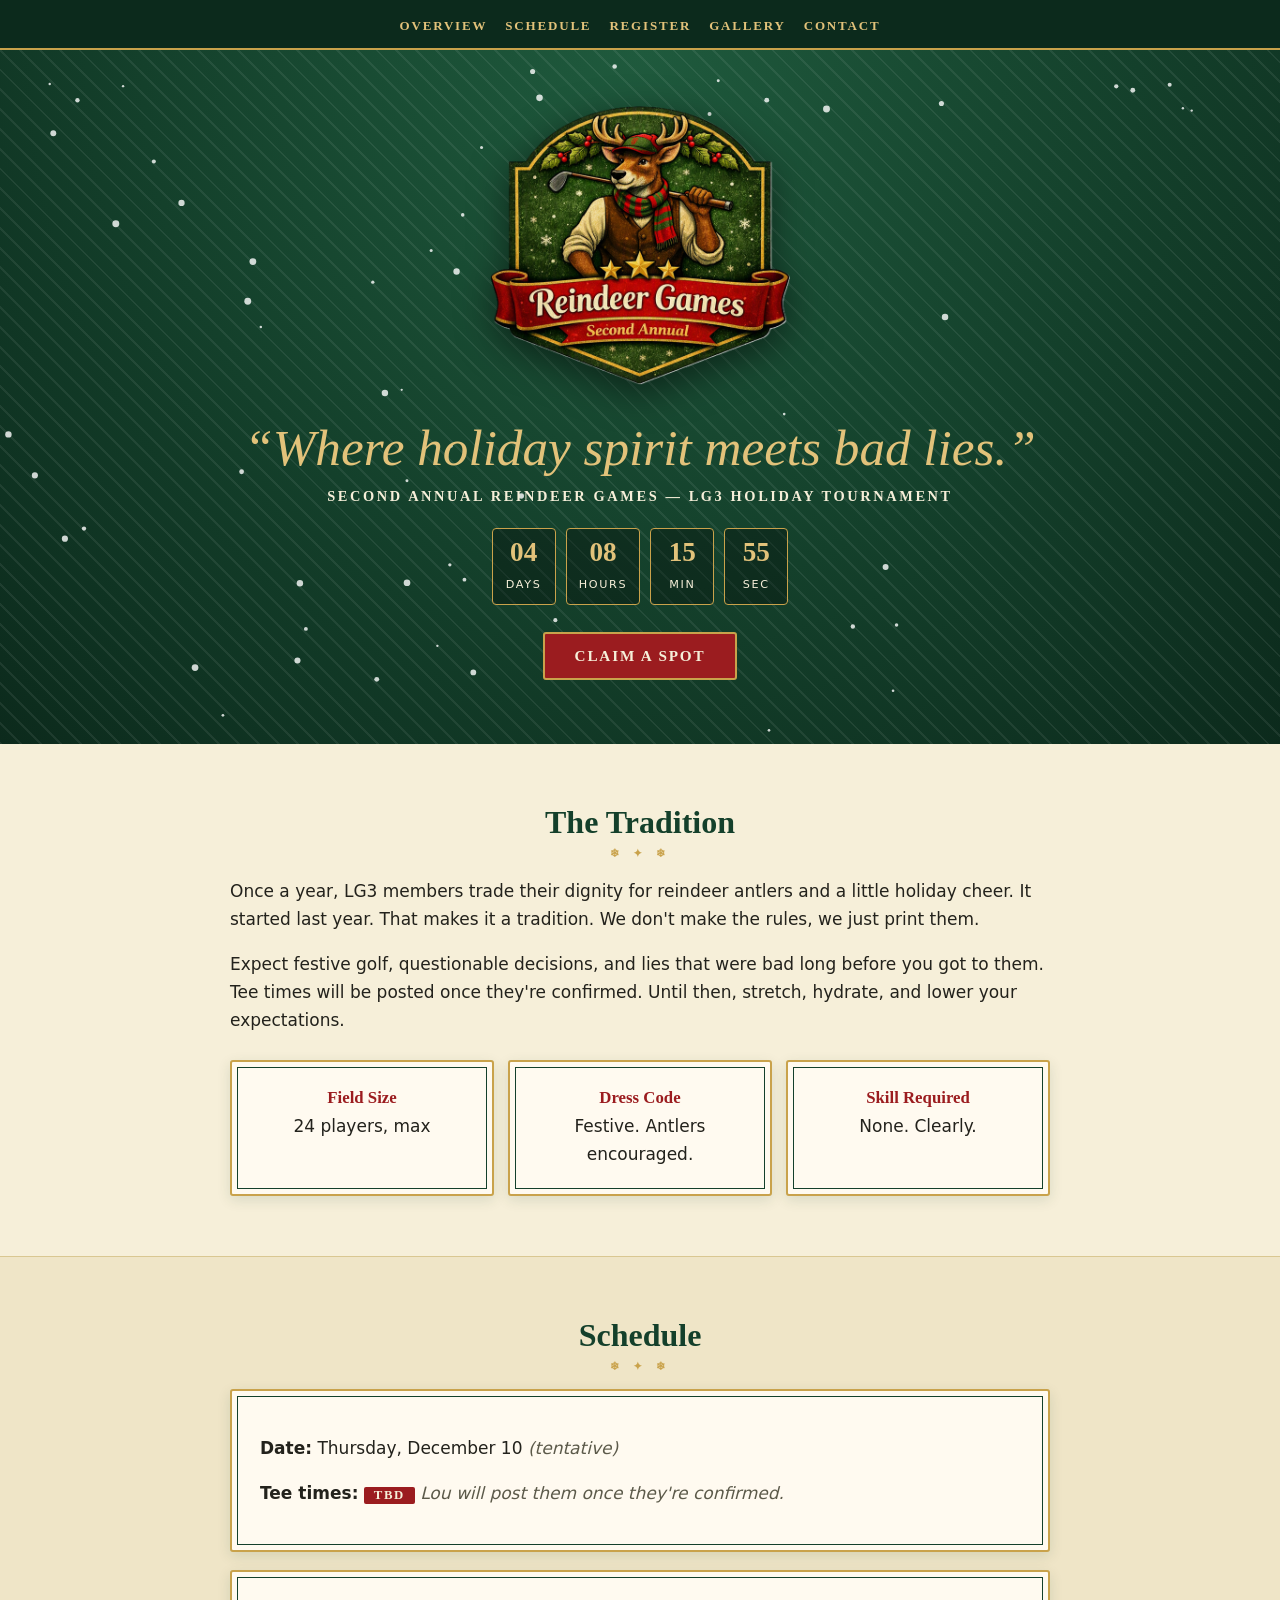
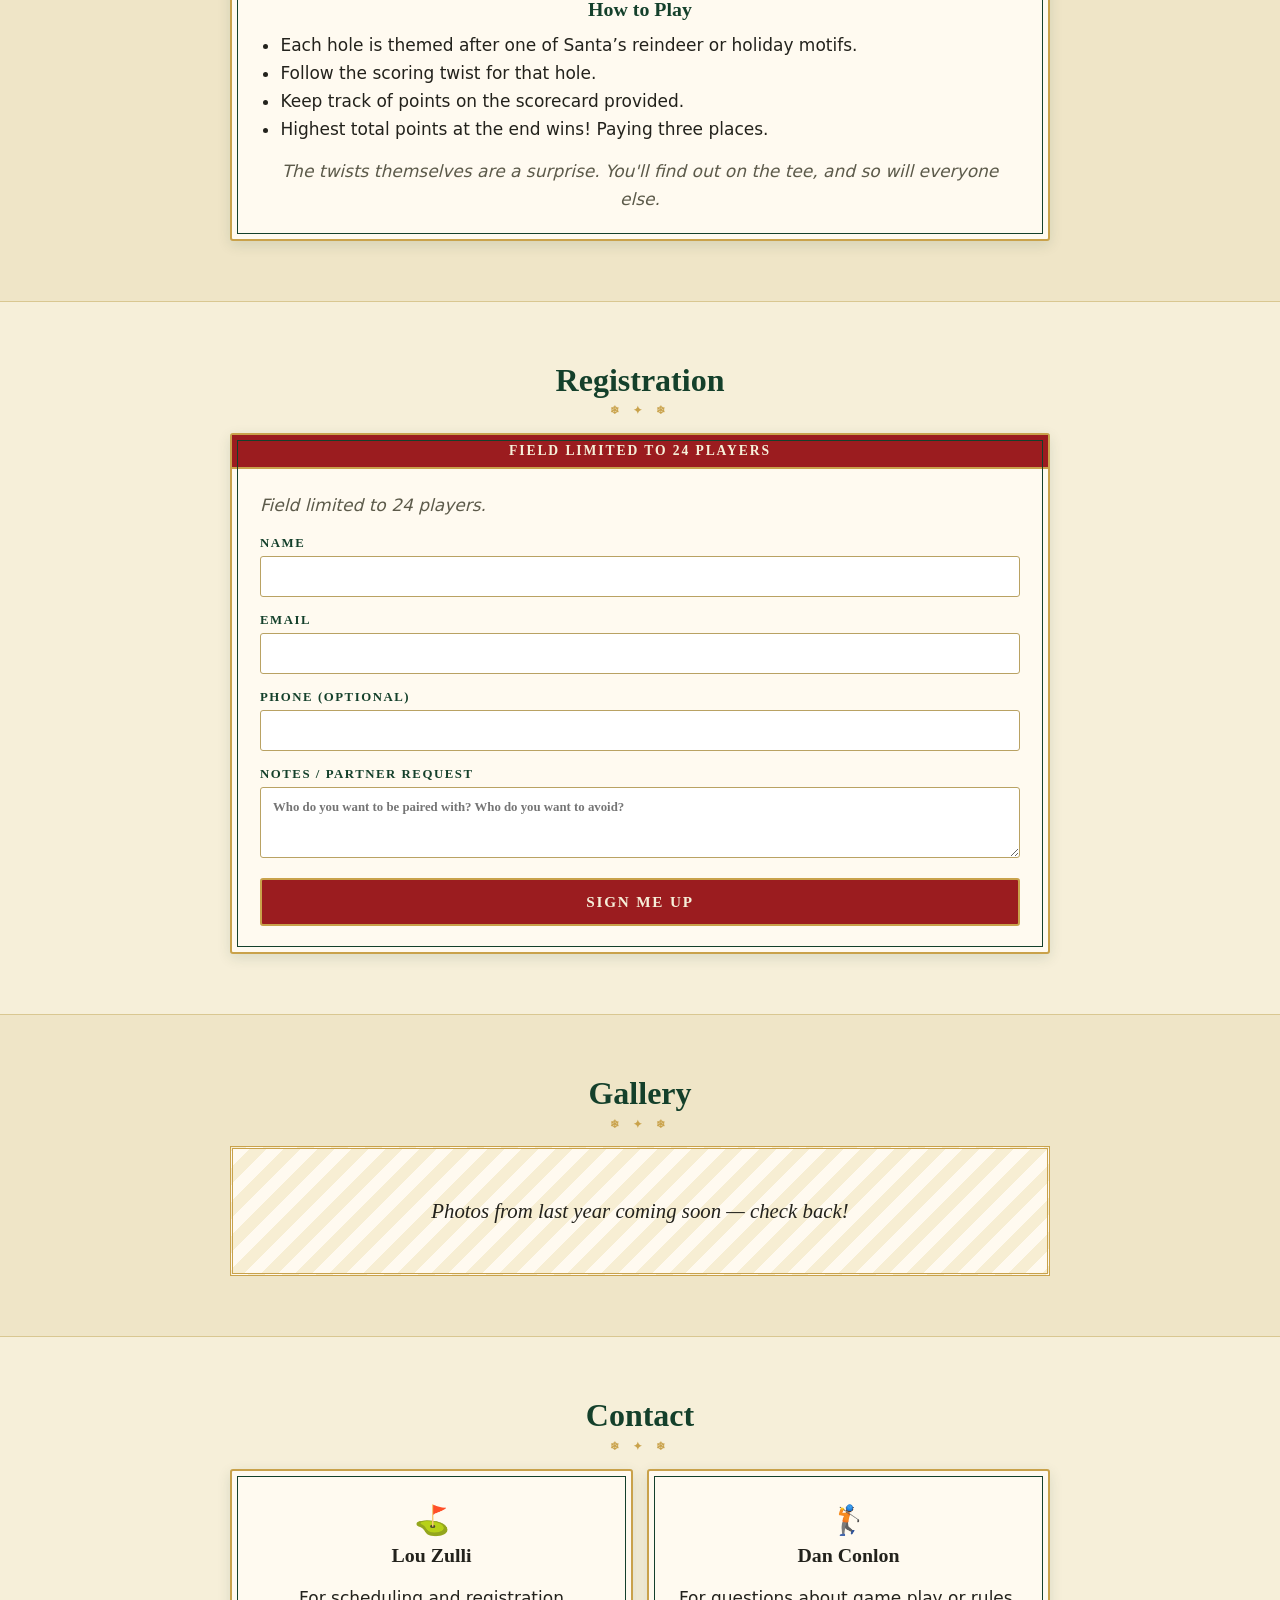
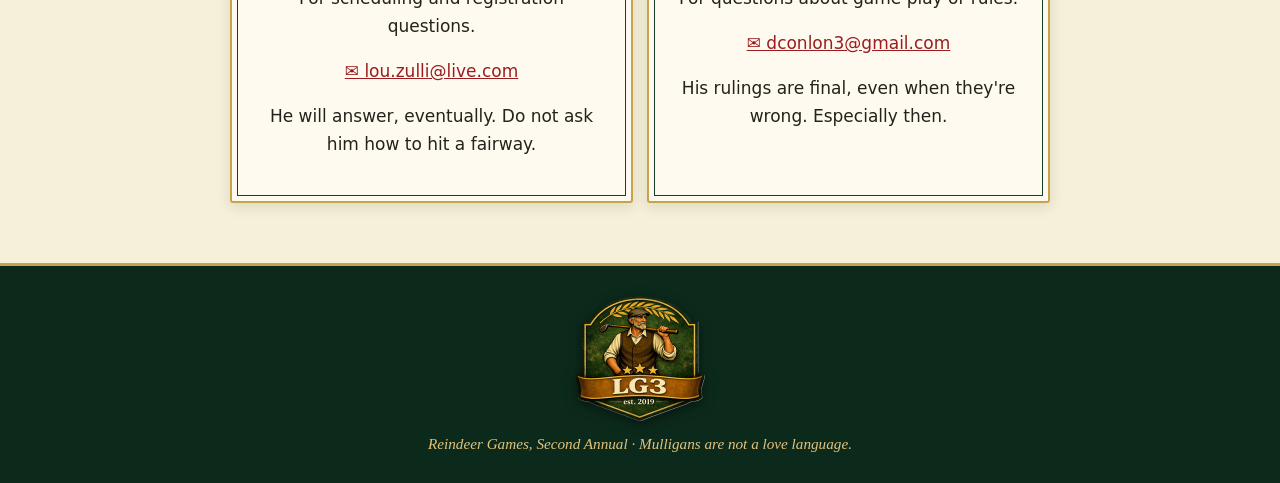
==== index.html @ 6c21b083 "Add files via upload" ====
<!DOCTYPE html>
<html lang="en">
<head>
<meta charset="utf-8">
<meta name="viewport" content="width=device-width, initial-scale=1">
<title>Reindeer Games — Second Annual LG3 Holiday Tournament</title>
<meta name="description" content="Where holiday spirit meets bad lies. The Second Annual Reindeer Games, Thursday, December 10.">
<link rel="icon" type="image/png" href="favicon.png">
<link rel="stylesheet" href="styles.css">
</head>
<body>

<nav>
  <a href="#overview">Overview</a><a href="#schedule">Schedule</a><a href="#register">Register</a><a href="#gallery">Gallery</a><a href="#contact">Contact</a>
</nav>

<header class="hero" id="home">
  <canvas id="snow" aria-hidden="true"></canvas>
  <img class="crest" src="crest.png" width="640" height="622" alt="Reindeer Games crest: a reindeer in a golf cap and scarf, club over his shoulder">
  <h1>“Where holiday spirit meets bad lies.”</h1>
  <p class="sub">Second Annual Reindeer Games — LG3 Holiday Tournament</p>
  <div class="count" aria-label="Countdown to Thursday, December 10">
    <div><b id="c-days">--</b><span>Days</span></div><div><b id="c-hrs">--</b><span>Hours</span></div>
    <div><b id="c-min">--</b><span>Min</span></div><div><b id="c-sec">--</b><span>Sec</span></div>
  </div>
  <div><a class="btn" href="#register">Claim a spot</a></div>
</header>

<section id="overview">
  <div class="wrap">
    <h2>The Tradition</h2>
    <p>Once a year, LG3 members trade their dignity for reindeer antlers and a little holiday cheer. It started last year. That makes it a tradition. We don't make the rules, we just print them.</p>
    <p>Expect festive golf, questionable decisions, and lies that were bad long before you got to them. Tee times will be posted once they're confirmed. Until then, stretch, hydrate, and lower your expectations.</p>
    <div class="facts">
      <div class="card"><h3>Field Size</h3>24 players, max</div>
      <div class="card"><h3>Dress Code</h3>Festive. Antlers encouraged.</div>
      <div class="card"><h3>Skill Required</h3>None. Clearly.</div>
    </div>
  </div>
</section>

<section id="schedule" class="alt">
  <div class="wrap">
    <h2>Schedule</h2>
    <div class="card">
      <p><strong>Date:</strong> Thursday, December 10 <span class="note">(tentative)</span></p>
      <p><strong>Tee times:</strong> <span class="tbd">TBD</span> <span class="note">Lou will post them once they're confirmed.</span></p>
    </div>
    <div class="card" style="margin-top:18px">
      <h3 style="color:var(--green);text-align:center">How to Play</h3>
      <ul style="margin:0;padding-left:1.2em">
        <li>Each hole is themed after one of Santa’s reindeer or holiday motifs.</li>
        <li>Follow the scoring twist for that hole.</li>
        <li>Keep track of points on the scorecard provided.</li>
        <li>Highest total points at the end wins! Paying three places.</li>
      </ul>
      <p class="note" style="text-align:center;margin:14px 0 0">The twists themselves are a surprise. You'll find out on the tee, and so will everyone else.</p>
    </div>
  </div>
</section>

<section id="register">
  <div class="wrap">
    <h2>Registration</h2>
    <div class="card">
      <div class="ribbon">Field limited to 24 players</div>
      <p id="spots" class="note" aria-live="polite">Field limited to 24 players.</p>
      <form id="reg" novalidate>
        <label>Name<input name="name" type="text" required maxlength="80" autocomplete="name"></label>
        <label>Email<input name="email" type="email" required maxlength="120" autocomplete="email"></label>
        <label>Phone (optional)<input name="phone" type="tel" maxlength="30" autocomplete="tel"></label>
        <label>Notes / partner request<textarea name="notes" rows="3" maxlength="500" placeholder="Who do you want to be paired with? Who do you want to avoid?"></textarea></label>
        <input class="hp" name="website" tabindex="-1" autocomplete="off" aria-hidden="true">
        <button class="btn" type="submit">Sign me up</button>
        <div id="msg" role="status" aria-live="polite"></div>
      </form>
    </div>
    <div class="card" id="rosterWrap" hidden style="margin-top:18px">
      <h3 style="color:var(--green);text-align:center">Who's in so far</h3>
      <ul id="roster" class="roster"></ul>
    </div>
  </div>
</section>

<section id="gallery" class="alt">
  <div class="wrap">
    <h2>Gallery</h2>
    <div class="gallery"><p style="font:italic 1.3rem Georgia,serif;margin:0">Photos from last year coming soon — check back!</p></div>
  </div>
</section>

<section id="contact">
  <div class="wrap">
    <h2>Contact</h2>
    <div class="contacts">
      <div class="card"><div class="ico">⛳</div><h3>Lou Zulli</h3><p class="role">For scheduling and registration questions.</p><a href="mailto:lou.zulli@live.com">✉ lou.zulli@live.com</a><p class="aside">He will answer, eventually. Do not ask him how to hit a fairway.</p></div>
      <div class="card"><div class="ico">🏌️</div><h3>Dan Conlon</h3><p class="role">For questions about game play or rules.</p><a href="mailto:dconlon3@gmail.com">✉ dconlon3@gmail.com</a><p class="aside">His rulings are final, even when they're wrong. Especially then.</p></div>
    </div>
  </div>
</section>

<footer><img class="lg3" src="lg3-logo.png" width="130" alt="LG3 est. 2019"><br>Reindeer Games, Second Annual · Mulligans are not a love language.</footer>
<script src="config.js"></script>
<script src="app.js"></script>
</body>
</html>
---- styles.css ----
:root{--green:#14402b;--green-d:#0c2a1c;--gold:#c9a24b;--gold-l:#e2c27a;--red:#9b1c1f;--cream:#f6efd9;--ink:#23221c}
*{box-sizing:border-box}html{scroll-behavior:smooth}
body{margin:0;font:17px/1.65 system-ui,-apple-system,"Segoe UI",Roboto,sans-serif;color:var(--ink);background:var(--cream)}
h1,h2,h3{font-family:Georgia,"Times New Roman",serif;line-height:1.15;margin:0 0 .5em}
a{color:var(--red)}
.wrap{max-width:860px;margin:0 auto;padding:0 20px}
nav{position:sticky;top:0;z-index:20;background:var(--green-d);border-bottom:2px solid var(--gold);text-align:center;padding:10px 8px}
nav a{color:var(--gold-l);text-decoration:none;font:600 13px Georgia,serif;letter-spacing:.14em;text-transform:uppercase;margin:0 9px;display:inline-block;padding:4px 0}
nav a:hover{color:#fff}
.hero{position:relative;overflow:hidden;color:var(--cream);text-align:center;padding:56px 20px 64px;
 background:radial-gradient(ellipse at 50% 0,#1f5a3d 0,var(--green) 55%,var(--green-d) 100%)}
.hero:before{content:"";position:absolute;inset:0;opacity:.07;background:repeating-linear-gradient(45deg,#fff 0 2px,transparent 2px 14px)}
.hero>*{position:relative;z-index:2}
.crest{width:min(300px,68vw);filter:drop-shadow(0 10px 18px rgba(0,0,0,.5))}
.hero h1{font-size:clamp(1.9rem,6vw,3.2rem);color:var(--gold-l);margin:.5em 0 .2em;font-style:italic;font-weight:400}
.hero p.sub{font:600 .9rem Georgia,serif;letter-spacing:.18em;text-transform:uppercase;margin:0 0 1.6em}
.count{display:inline-flex;gap:10px;margin-bottom:1.6em}
.count div{background:rgba(0,0,0,.3);border:1px solid var(--gold);border-radius:4px;padding:8px 12px;min-width:64px}
.count b{display:block;font:700 1.7rem Georgia,serif;color:var(--gold-l)}.count span{font-size:.7rem;letter-spacing:.15em;text-transform:uppercase}
.btn{display:inline-block;background:var(--red);color:var(--cream);border:2px solid var(--gold);padding:13px 30px;font:700 .95rem Georgia,serif;letter-spacing:.12em;text-transform:uppercase;text-decoration:none;border-radius:3px;cursor:pointer;transition:transform .15s,background .15s}
.btn:hover{background:#b3262a;transform:translateY(-2px)}.btn:disabled{opacity:.6;cursor:wait;transform:none}
#snow{position:absolute;inset:0;width:100%;height:100%;pointer-events:none;z-index:1}
section{padding:60px 0}
section h2{font-size:2rem;color:var(--green);text-align:center}
section h2:after{content:"❄ ✦ ❄";display:block;font-size:.7rem;letter-spacing:.5em;color:var(--gold);margin-top:.5em}
section.alt{background:#efe5c7;border-block:1px solid #d9c791}
.card{background:#fffaf0;border:2px solid var(--gold);outline:1px solid var(--green);outline-offset:-8px;padding:26px 28px;border-radius:3px;box-shadow:0 4px 14px rgba(20,64,43,.12)}
.facts{display:grid;gap:14px;grid-template-columns:repeat(auto-fit,minmax(210px,1fr));margin:26px 0 0}
.facts .card{text-align:center}.facts h3{color:var(--red);font-size:1.05rem;margin:0 0 .3em}
.tbd{display:inline-block;background:var(--red);color:var(--cream);padding:1px 10px;font:700 .8rem Georgia,serif;letter-spacing:.12em;border-radius:2px}
.note{font-style:italic;color:#5c5a4a}
form{display:grid;gap:16px}label{font:700 .8rem Georgia,serif;letter-spacing:.12em;text-transform:uppercase;color:var(--green)}
input,textarea{width:100%;margin-top:5px;padding:12px;font:inherit;background:#fff;border:1.5px solid #b9a263;border-radius:3px}
input:focus,textarea:focus{outline:3px solid rgba(201,162,75,.5);border-color:var(--green)}
.hp{position:absolute;left:-9999px}
.ribbon{background:var(--red);color:var(--cream);text-align:center;font:700 .85rem Georgia,serif;letter-spacing:.14em;text-transform:uppercase;padding:8px;margin:-26px -28px 22px;border-bottom:2px solid var(--gold)}
#msg{padding:14px;border-radius:3px;display:none;font-weight:600}
#msg.ok{display:block;background:#e3f0e3;border:1px solid var(--green);color:var(--green)}
#msg.err{display:block;background:#f8e1e1;border:1px solid var(--red);color:var(--red)}
.gallery{text-align:center;padding:50px 20px;border:3px double var(--gold);background:repeating-linear-gradient(135deg,#fffaf0 0 12px,#f7eed3 12px 24px)}
.contacts{display:grid;gap:14px;grid-template-columns:repeat(auto-fit,minmax(260px,1fr))}
.contacts .card{text-align:center}.contacts .ico{font-size:1.8rem}
footer{background:var(--green-d);color:var(--gold-l);text-align:center;padding:30px 20px;font:italic .95rem Georgia,serif;border-top:3px solid var(--gold)}
@media(prefers-reduced-motion:reduce){html{scroll-behavior:auto}#snow{display:none}}
.crest{height:auto}
footer .lg3{height:auto;margin-bottom:10px;filter:drop-shadow(0 3px 6px rgba(0,0,0,.5))}
[hidden]{display:none!important}
.roster{list-style:none;margin:12px 0 0;padding:0;display:flex;flex-wrap:wrap;gap:8px;justify-content:center}
.roster li{background:var(--green);color:var(--cream);border:1px solid var(--gold);padding:4px 14px;border-radius:99px;font:600 .9rem Georgia,serif}
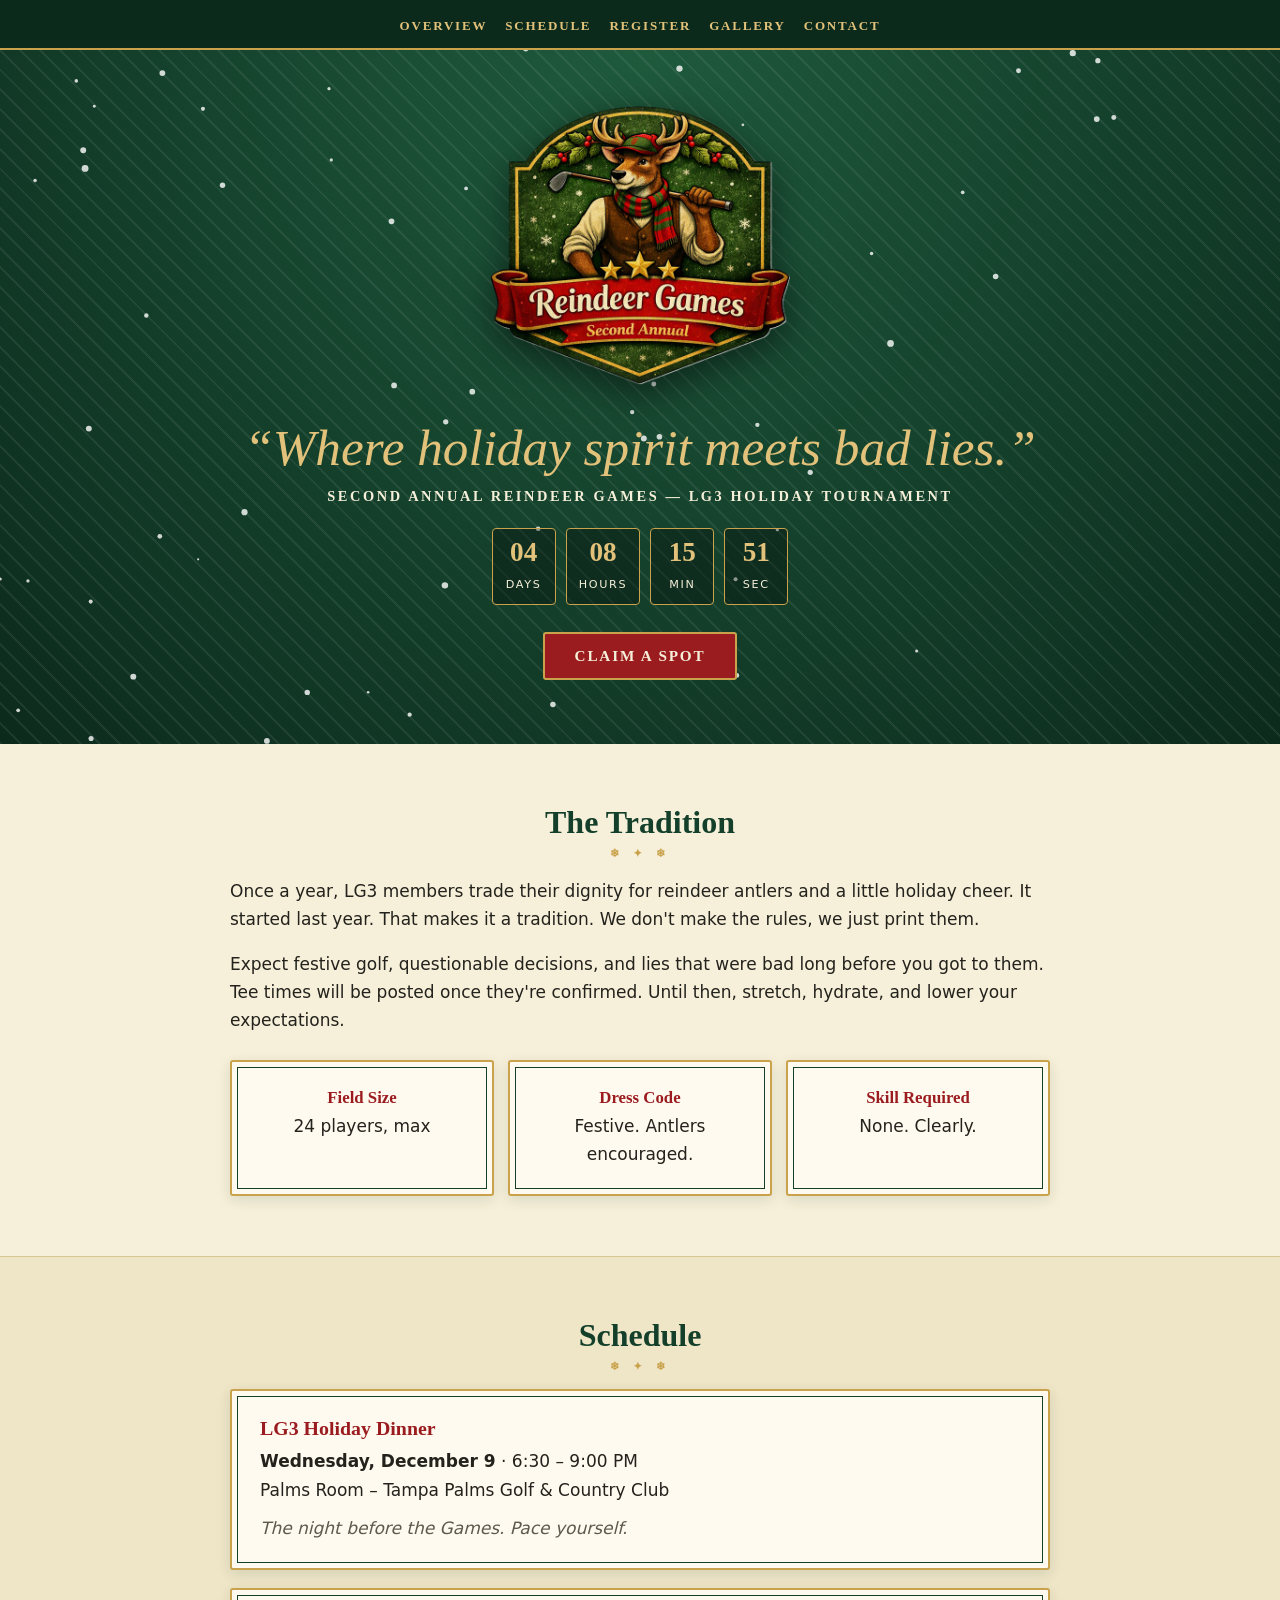
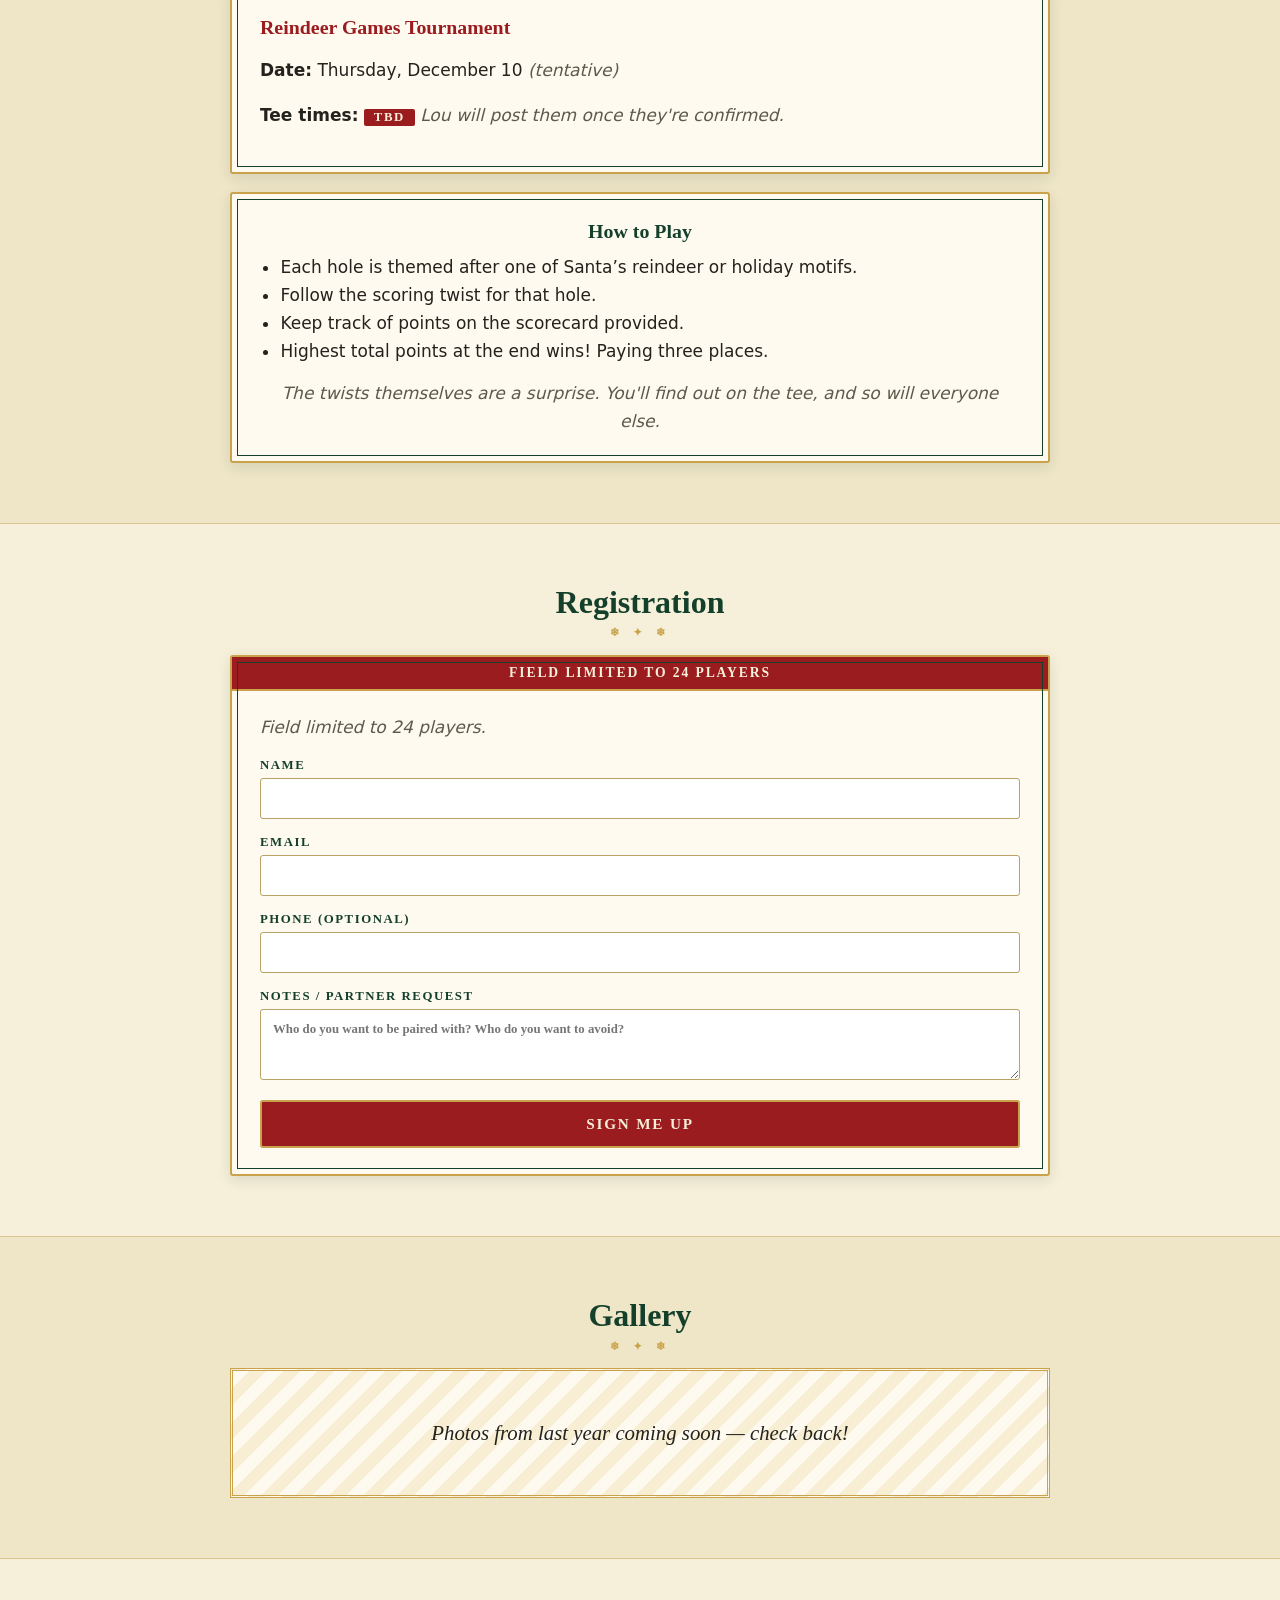
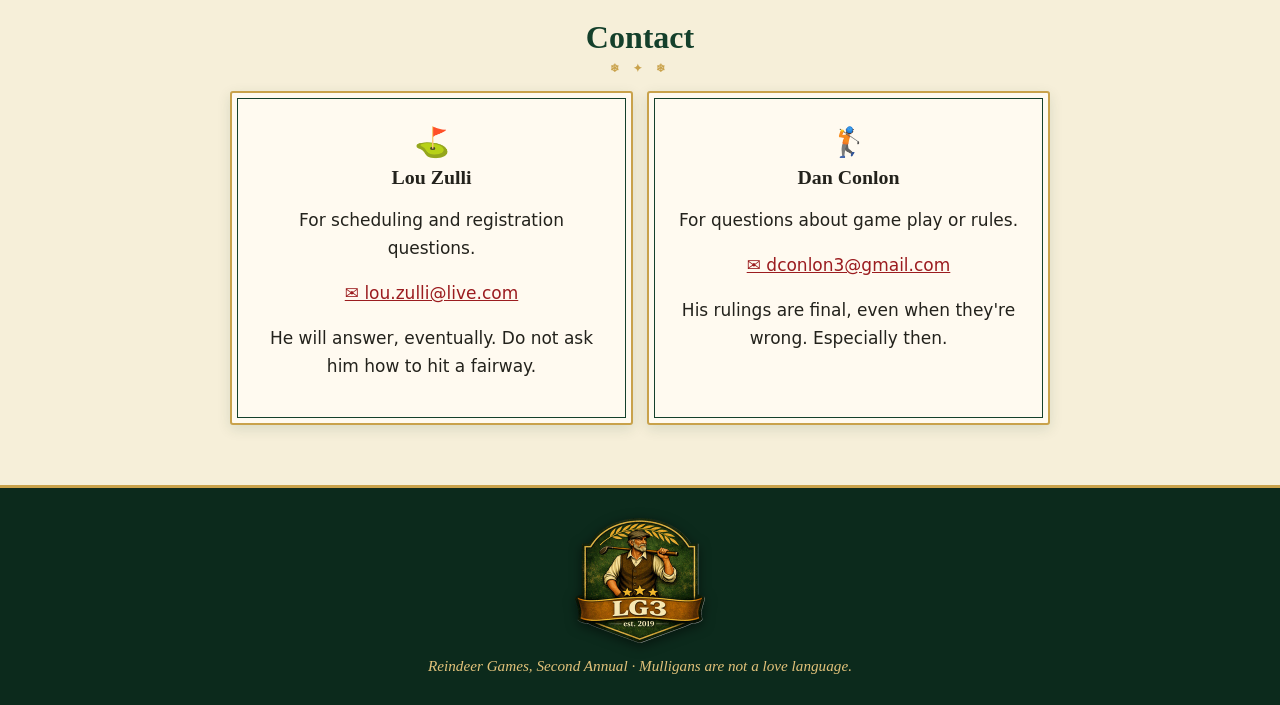
==== commit 76489057: "Update index.html" ====
--- a/index.html
+++ b/index.html
@@ -42,7 +42,14 @@
 <section id="schedule" class="alt">
   <div class="wrap">
     <h2>Schedule</h2>
+    <div class="card" style="margin-bottom:18px">
+      <h3 style="color:var(--red);margin:0 0 .4em">LG3 Holiday Dinner</h3>
+      <p style="margin:0"><strong>Wednesday, December 9</strong> · 6:30 – 9:00 PM</p>
+      <p style="margin:0">Palms Room – Tampa Palms Golf &amp; Country Club</p>
+      <p class="note" style="margin:.6em 0 0">The night before the Games. Pace yourself.</p>
+    </div>
     <div class="card">
+      <h3 style="color:var(--red);margin:0 0 .4em">Reindeer Games Tournament</h3>
       <p><strong>Date:</strong> Thursday, December 10 <span class="note">(tentative)</span></p>
       <p><strong>Tee times:</strong> <span class="tbd">TBD</span> <span class="note">Lou will post them once they're confirmed.</span></p>
     </div>
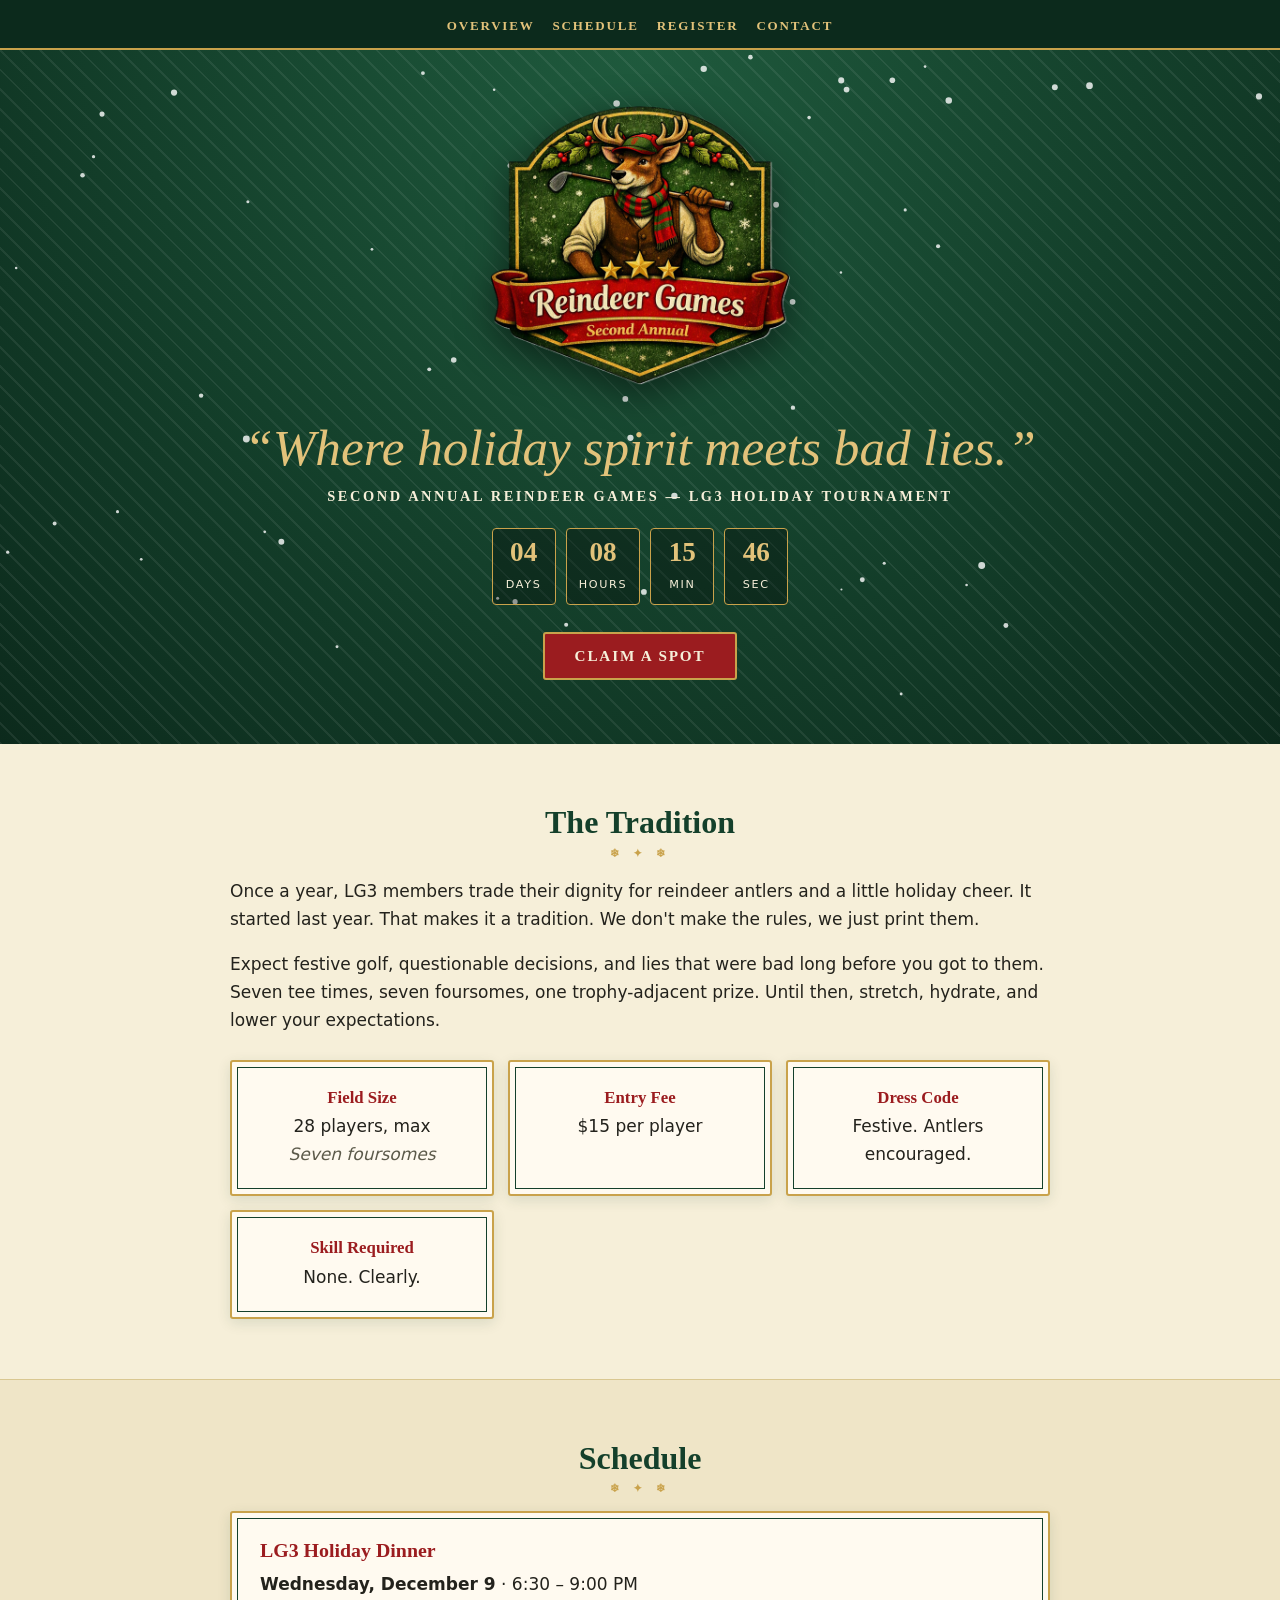
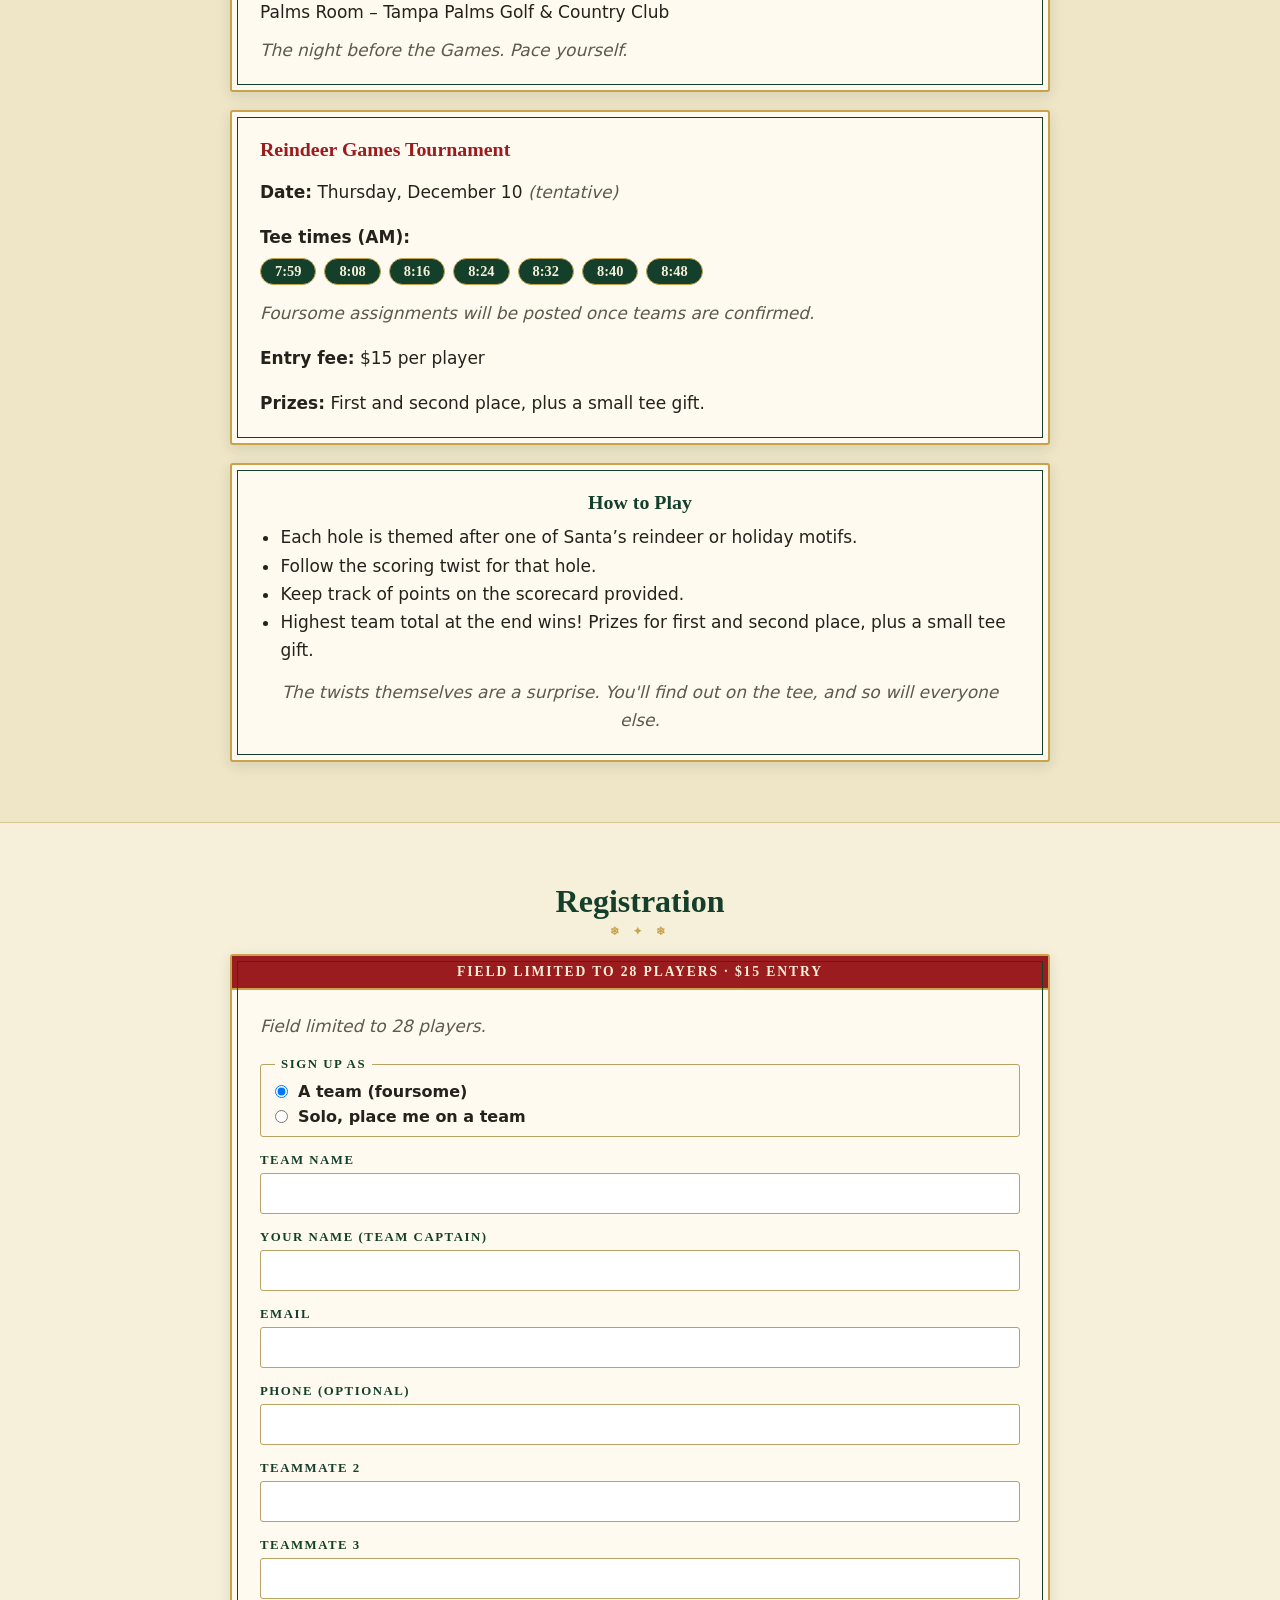
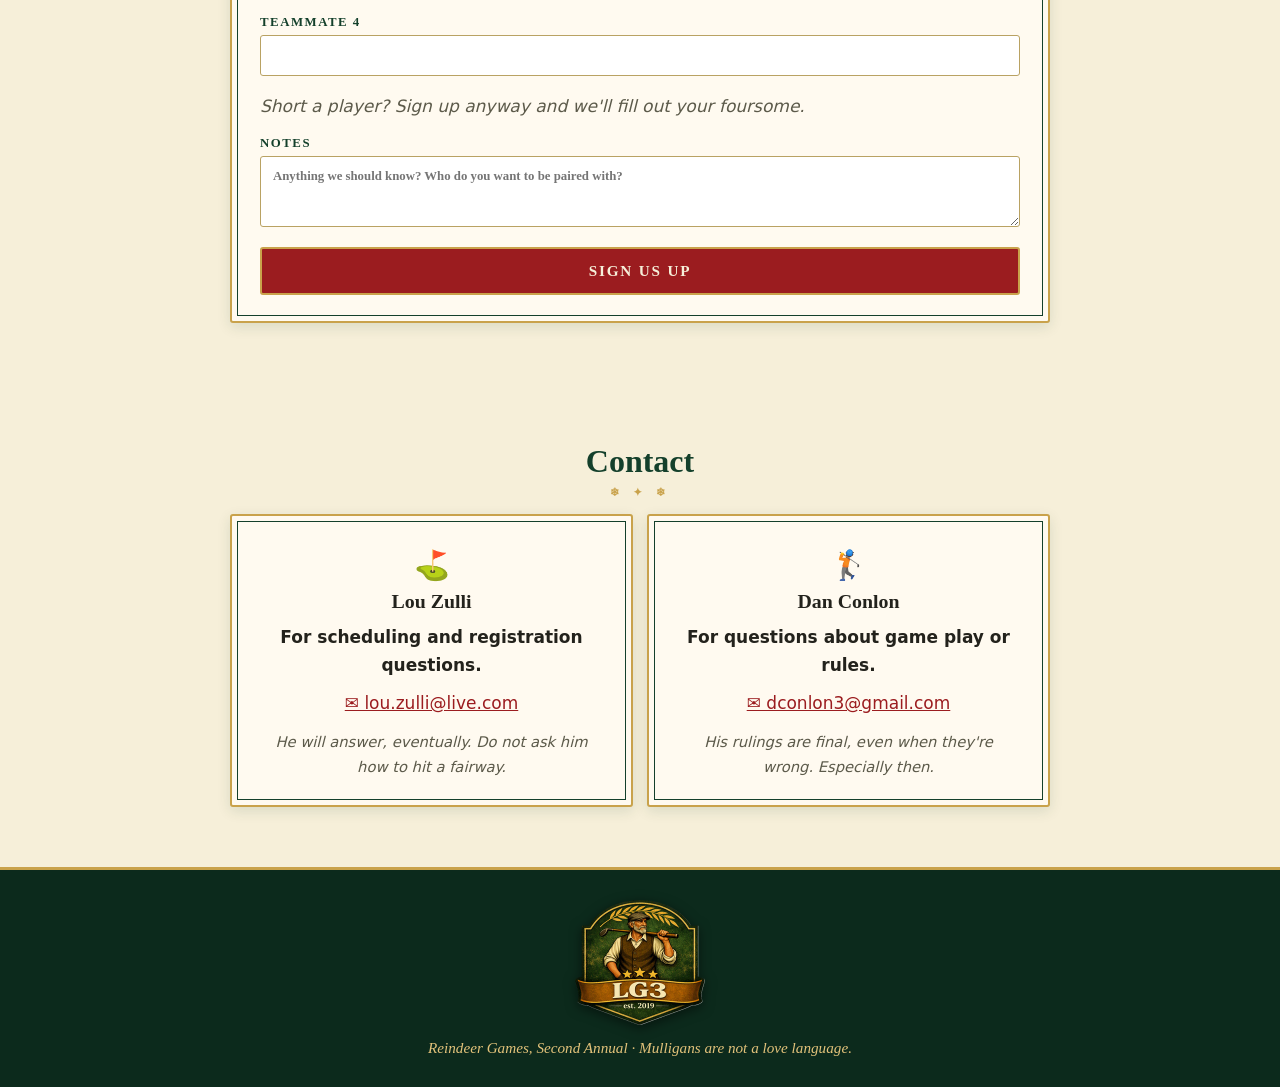
==== commit e536b53b: "Add files via upload" ====
--- a/index.html
+++ b/index.html
@@ -11,7 +11,7 @@
 <body>
 
 <nav>
-  <a href="#overview">Overview</a><a href="#schedule">Schedule</a><a href="#register">Register</a><a href="#gallery">Gallery</a><a href="#contact">Contact</a>
+  <a href="#overview">Overview</a><a href="#schedule">Schedule</a><a href="#register">Register</a><a href="#contact">Contact</a>
 </nav>
 
 <header class="hero" id="home">
@@ -30,9 +30,10 @@
   <div class="wrap">
     <h2>The Tradition</h2>
     <p>Once a year, LG3 members trade their dignity for reindeer antlers and a little holiday cheer. It started last year. That makes it a tradition. We don't make the rules, we just print them.</p>
-    <p>Expect festive golf, questionable decisions, and lies that were bad long before you got to them. Tee times will be posted once they're confirmed. Until then, stretch, hydrate, and lower your expectations.</p>
+    <p>Expect festive golf, questionable decisions, and lies that were bad long before you got to them. Seven tee times, seven foursomes, one trophy-adjacent prize. Until then, stretch, hydrate, and lower your expectations.</p>
     <div class="facts">
-      <div class="card"><h3>Field Size</h3>24 players, max</div>
+      <div class="card"><h3>Field Size</h3>28 players, max<br><span class="note">Seven foursomes</span></div>
+      <div class="card"><h3>Entry Fee</h3>$15 per player</div>
       <div class="card"><h3>Dress Code</h3>Festive. Antlers encouraged.</div>
       <div class="card"><h3>Skill Required</h3>None. Clearly.</div>
     </div>
@@ -51,7 +52,11 @@
     <div class="card">
       <h3 style="color:var(--red);margin:0 0 .4em">Reindeer Games Tournament</h3>
       <p><strong>Date:</strong> Thursday, December 10 <span class="note">(tentative)</span></p>
-      <p><strong>Tee times:</strong> <span class="tbd">TBD</span> <span class="note">Lou will post them once they're confirmed.</span></p>
+      <p style="margin-bottom:.4em"><strong>Tee times (AM):</strong></p>
+      <ul class="roster" style="justify-content:flex-start;margin:0 0 .8em"><li>7:59</li><li>8:08</li><li>8:16</li><li>8:24</li><li>8:32</li><li>8:40</li><li>8:48</li></ul>
+      <p class="note" style="margin:0">Foursome assignments will be posted once teams are confirmed.</p>
+      <p><strong>Entry fee:</strong> $15 per player</p>
+      <p style="margin:0"><strong>Prizes:</strong> First and second place, plus a small tee gift.</p>
     </div>
     <div class="card" style="margin-top:18px">
       <h3 style="color:var(--green);text-align:center">How to Play</h3>
@@ -59,7 +64,7 @@
         <li>Each hole is themed after one of Santa’s reindeer or holiday motifs.</li>
         <li>Follow the scoring twist for that hole.</li>
         <li>Keep track of points on the scorecard provided.</li>
-        <li>Highest total points at the end wins! Paying three places.</li>
+        <li>Highest team total at the end wins! Prizes for first and second place, plus a small tee gift.</li>
       </ul>
       <p class="note" style="text-align:center;margin:14px 0 0">The twists themselves are a surprise. You'll find out on the tee, and so will everyone else.</p>
     </div>
@@ -70,31 +75,47 @@
   <div class="wrap">
     <h2>Registration</h2>
     <div class="card">
-      <div class="ribbon">Field limited to 24 players</div>
-      <p id="spots" class="note" aria-live="polite">Field limited to 24 players.</p>
+      <div class="ribbon">Field limited to 28 players · $15 entry</div>
+      <p id="spots" class="note" aria-live="polite">Field limited to 28 players.</p>
       <form id="reg" novalidate>
-        <label>Name<input name="name" type="text" required maxlength="80" autocomplete="name"></label>
+        <fieldset class="mode">
+          <legend>Sign up as</legend>
+          <label class="opt"><input type="radio" name="mode" value="team" checked> A team (foursome)</label>
+          <label class="opt"><input type="radio" name="mode" value="solo"> Solo, place me on a team</label>
+        </fieldset>
+        <div id="teamFields">
+          <label>Team name<input name="team" type="text" maxlength="60"></label>
+        </div>
+        <label><span id="nameLbl">Your name (team captain)</span><input name="name" type="text" required maxlength="80" autocomplete="name"></label>
         <label>Email<input name="email" type="email" required maxlength="120" autocomplete="email"></label>
         <label>Phone (optional)<input name="phone" type="tel" maxlength="30" autocomplete="tel"></label>
-        <label>Notes / partner request<textarea name="notes" rows="3" maxlength="500" placeholder="Who do you want to be paired with? Who do you want to avoid?"></textarea></label>
+        <div id="mateFields">
+          <label>Teammate 2<input name="p1" type="text" maxlength="80"></label>
+          <label>Teammate 3<input name="p2" type="text" maxlength="80"></label>
+          <label>Teammate 4<input name="p3" type="text" maxlength="80"></label>
+          <p class="note" style="margin:0">Short a player? Sign up anyway and we'll fill out your foursome.</p>
+        </div>
+        <label>Notes<textarea name="notes" rows="3" maxlength="500" placeholder="Anything we should know? Who do you want to be paired with?"></textarea></label>
         <input class="hp" name="website" tabindex="-1" autocomplete="off" aria-hidden="true">
-        <button class="btn" type="submit">Sign me up</button>
+        <button class="btn" type="submit">Sign us up</button>
         <div id="msg" role="status" aria-live="polite"></div>
       </form>
     </div>
     <div class="card" id="rosterWrap" hidden style="margin-top:18px">
       <h3 style="color:var(--green);text-align:center">Who's in so far</h3>
-      <ul id="roster" class="roster"></ul>
+      <div id="roster"></div>
     </div>
   </div>
 </section>
 
+<!-- GALLERY HIDDEN until we have photos. To bring it back: remove this comment wrapper and restore the nav link.
 <section id="gallery" class="alt">
   <div class="wrap">
     <h2>Gallery</h2>
     <div class="gallery"><p style="font:italic 1.3rem Georgia,serif;margin:0">Photos from last year coming soon — check back!</p></div>
   </div>
 </section>
+-->
 
 <section id="contact">
   <div class="wrap">
--- a/styles.css
+++ b/styles.css
@@ -47,3 +47,11 @@
 [hidden]{display:none!important}
 .roster{list-style:none;margin:12px 0 0;padding:0;display:flex;flex-wrap:wrap;gap:8px;justify-content:center}
 .roster li{background:var(--green);color:var(--cream);border:1px solid var(--gold);padding:4px 14px;border-radius:99px;font:600 .9rem Georgia,serif}
+.contacts .role{margin:0 0 .6em;font-weight:600}
+.contacts .aside{margin:.9em 0 0;font-style:italic;color:#5c5a4a;font-size:.92rem}
+fieldset.mode{border:1.5px solid #b9a263;border-radius:3px;padding:10px 14px;margin:0;display:grid;gap:6px}
+fieldset.mode legend{font:700 .8rem Georgia,serif;letter-spacing:.12em;text-transform:uppercase;color:var(--green);padding:0 6px}
+label.opt{display:flex;align-items:center;gap:10px;font:600 1rem system-ui,sans-serif;letter-spacing:0;text-transform:none;color:var(--ink)}
+label.opt input{width:auto;margin:0}
+#teamFields,#mateFields{display:grid;gap:16px}
+.grp{margin-top:14px;text-align:center}.grp h4{margin:0;font:700 1rem Georgia,serif;color:var(--red)}
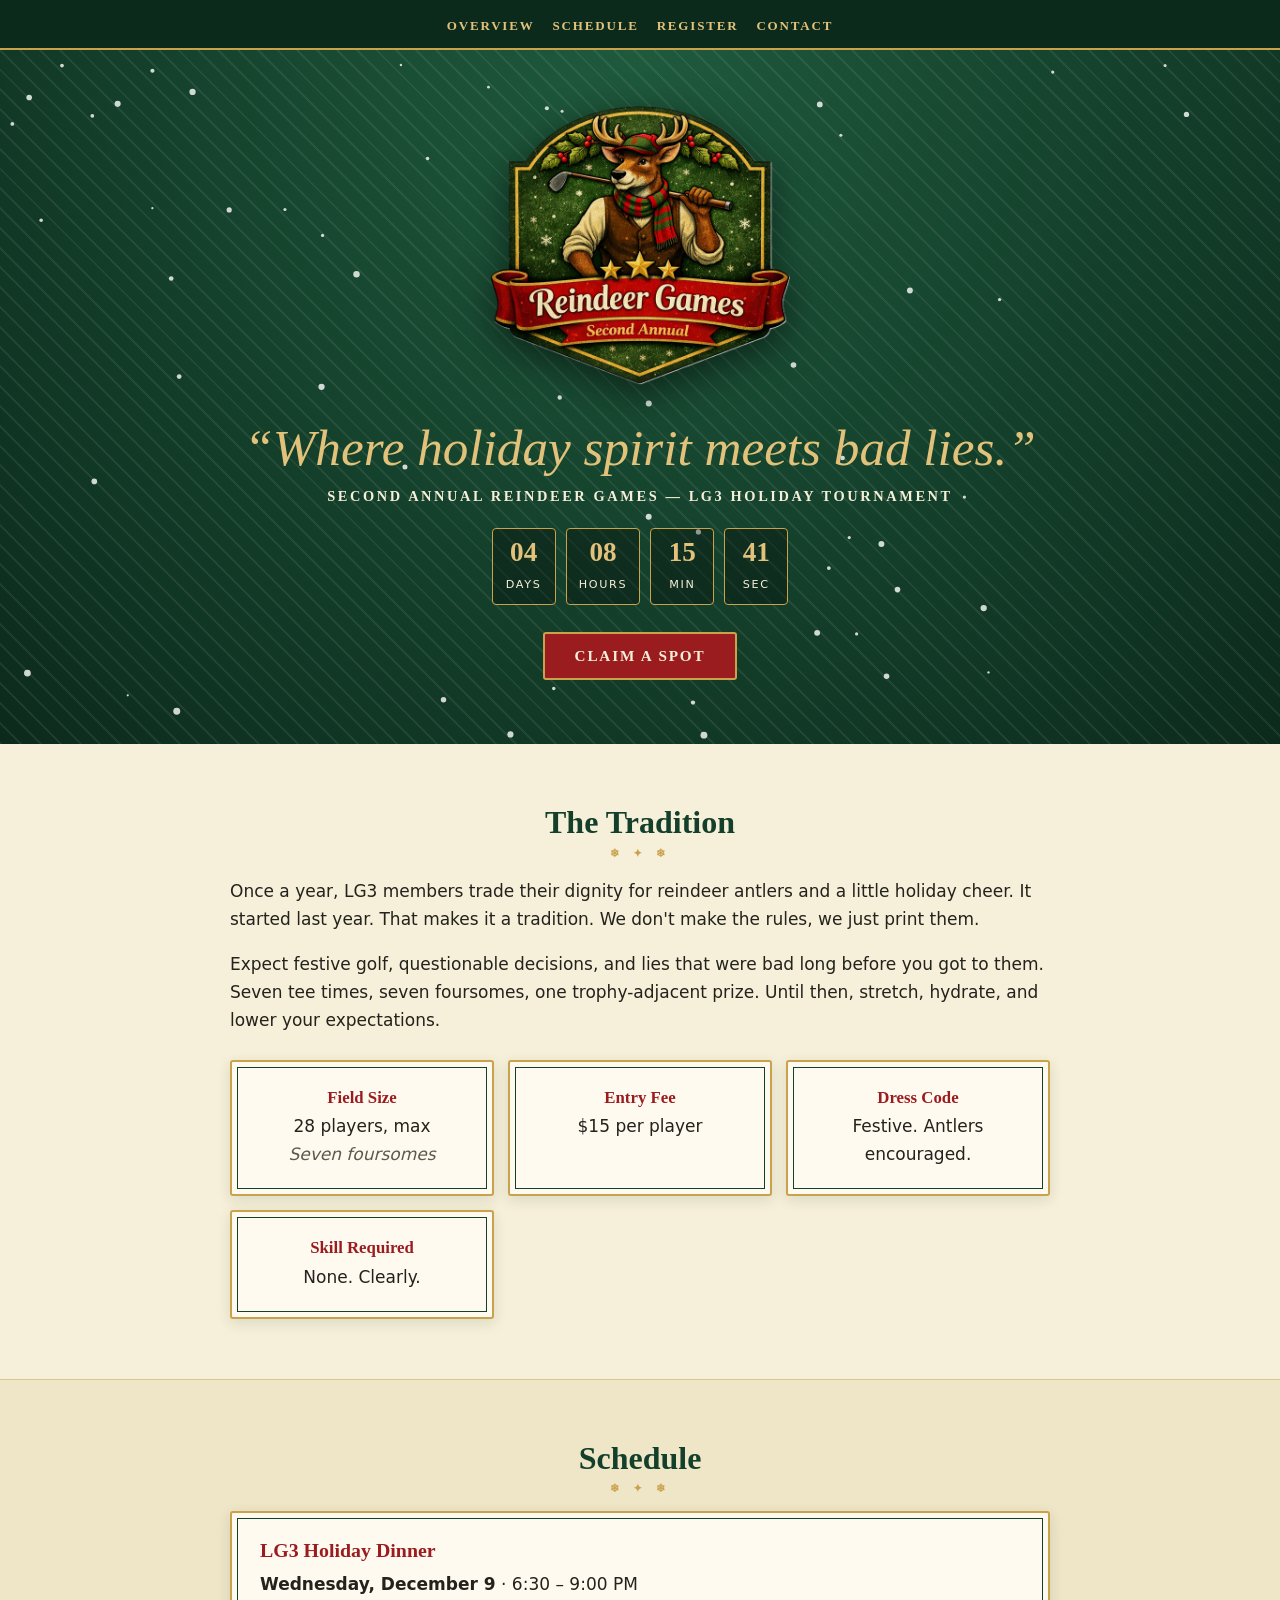
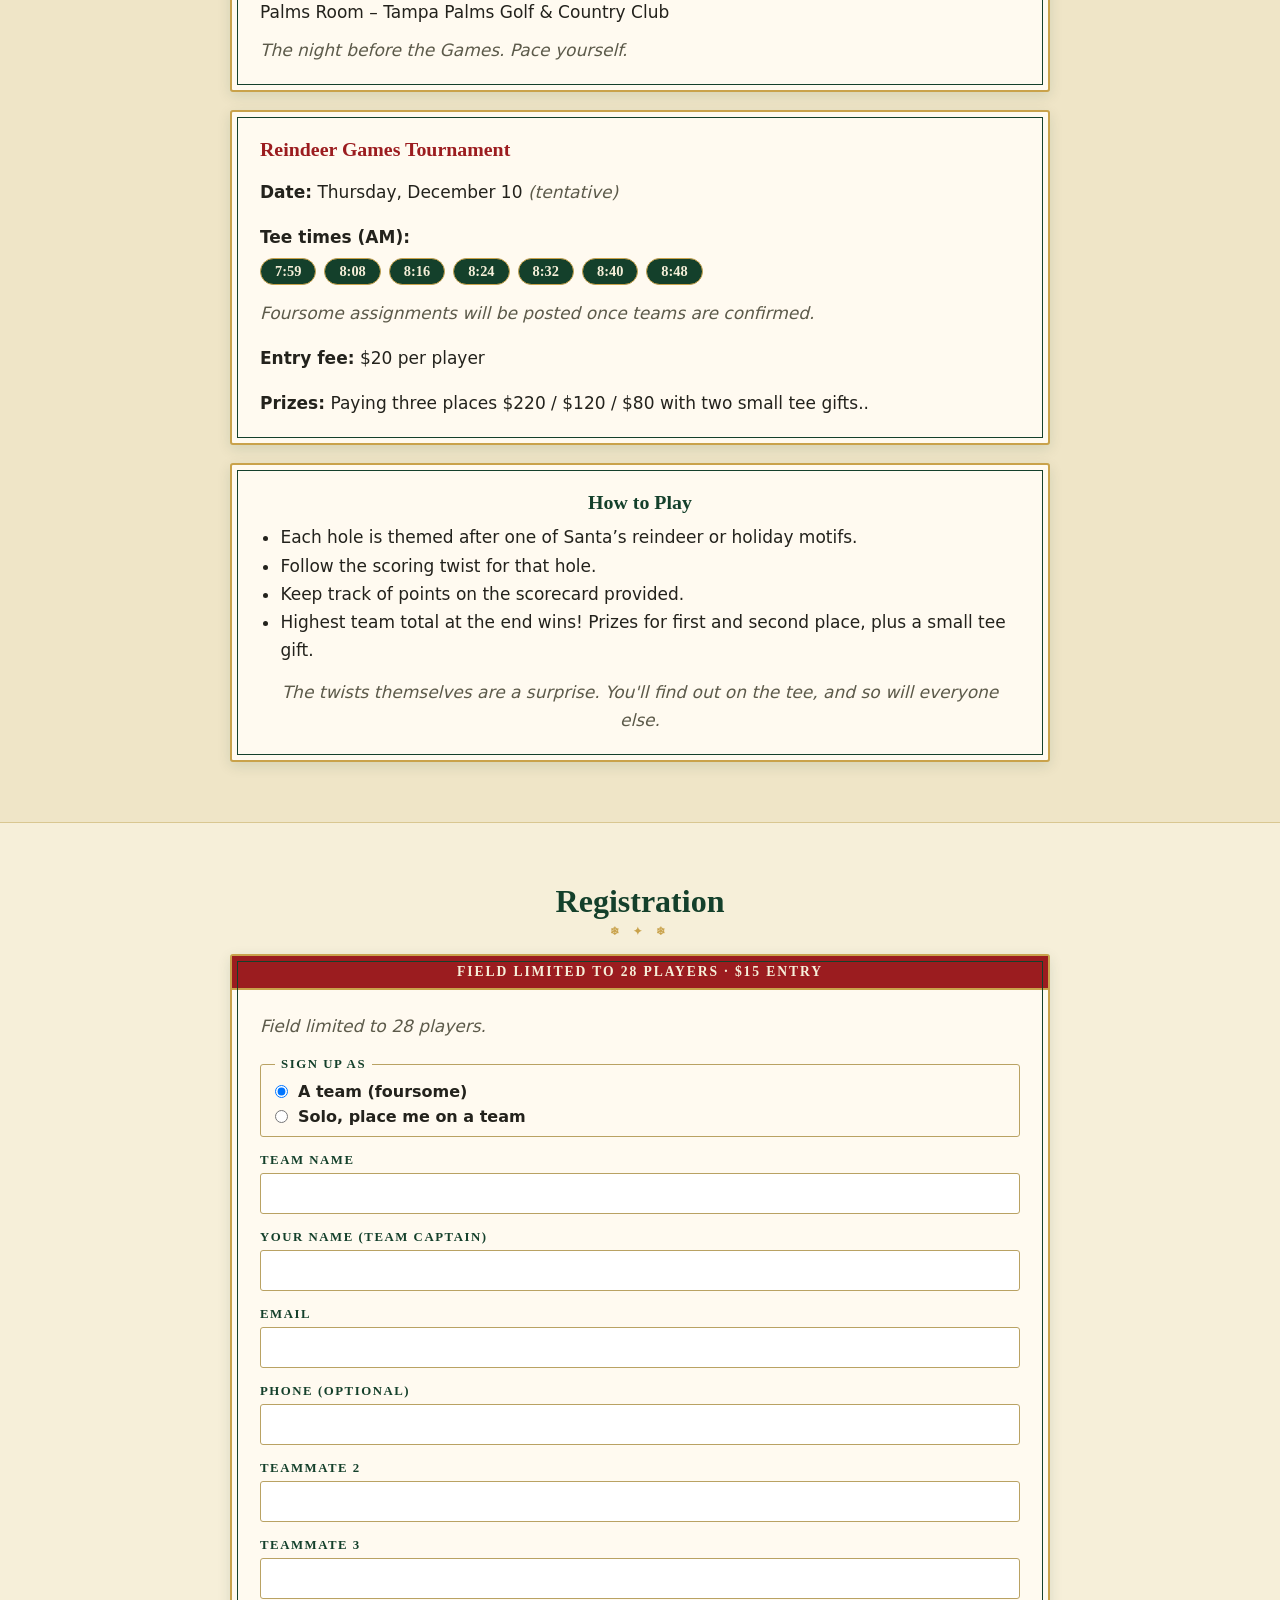
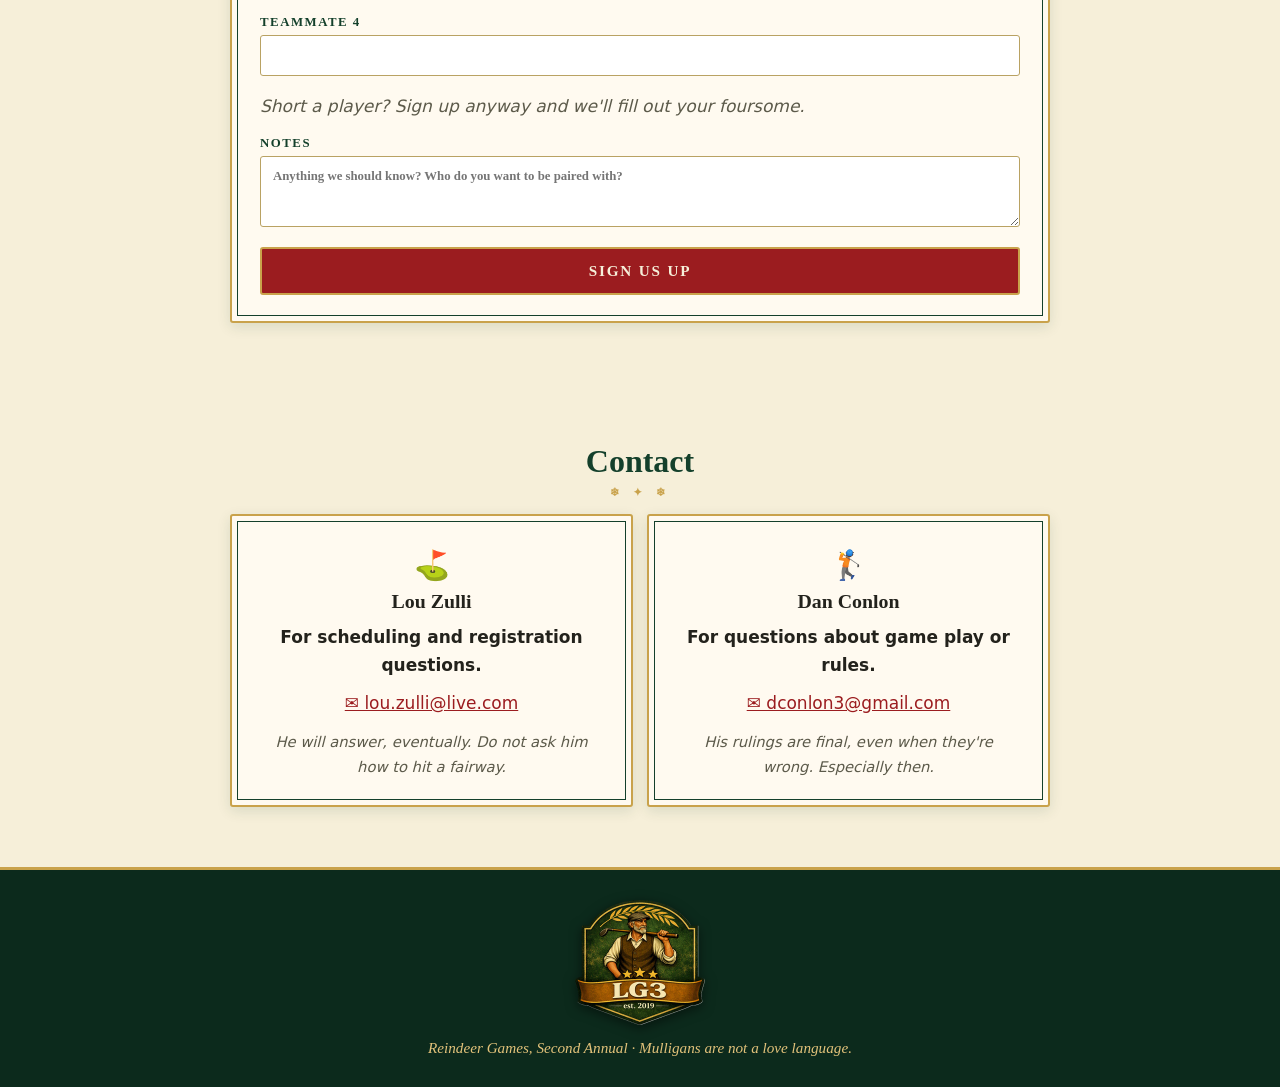
==== commit 781ea63e: "Update entry fee and prize details in index.html" ====
--- a/index.html
+++ b/index.html
@@ -55,8 +55,8 @@
       <p style="margin-bottom:.4em"><strong>Tee times (AM):</strong></p>
       <ul class="roster" style="justify-content:flex-start;margin:0 0 .8em"><li>7:59</li><li>8:08</li><li>8:16</li><li>8:24</li><li>8:32</li><li>8:40</li><li>8:48</li></ul>
       <p class="note" style="margin:0">Foursome assignments will be posted once teams are confirmed.</p>
-      <p><strong>Entry fee:</strong> $15 per player</p>
-      <p style="margin:0"><strong>Prizes:</strong> First and second place, plus a small tee gift.</p>
+      <p><strong>Entry fee:</strong> $20 per player</p>
+      <p style="margin:0"><strong>Prizes:</strong> Paying three places $220 / $120 / $80 with two small tee gifts..</p>
     </div>
     <div class="card" style="margin-top:18px">
       <h3 style="color:var(--green);text-align:center">How to Play</h3>
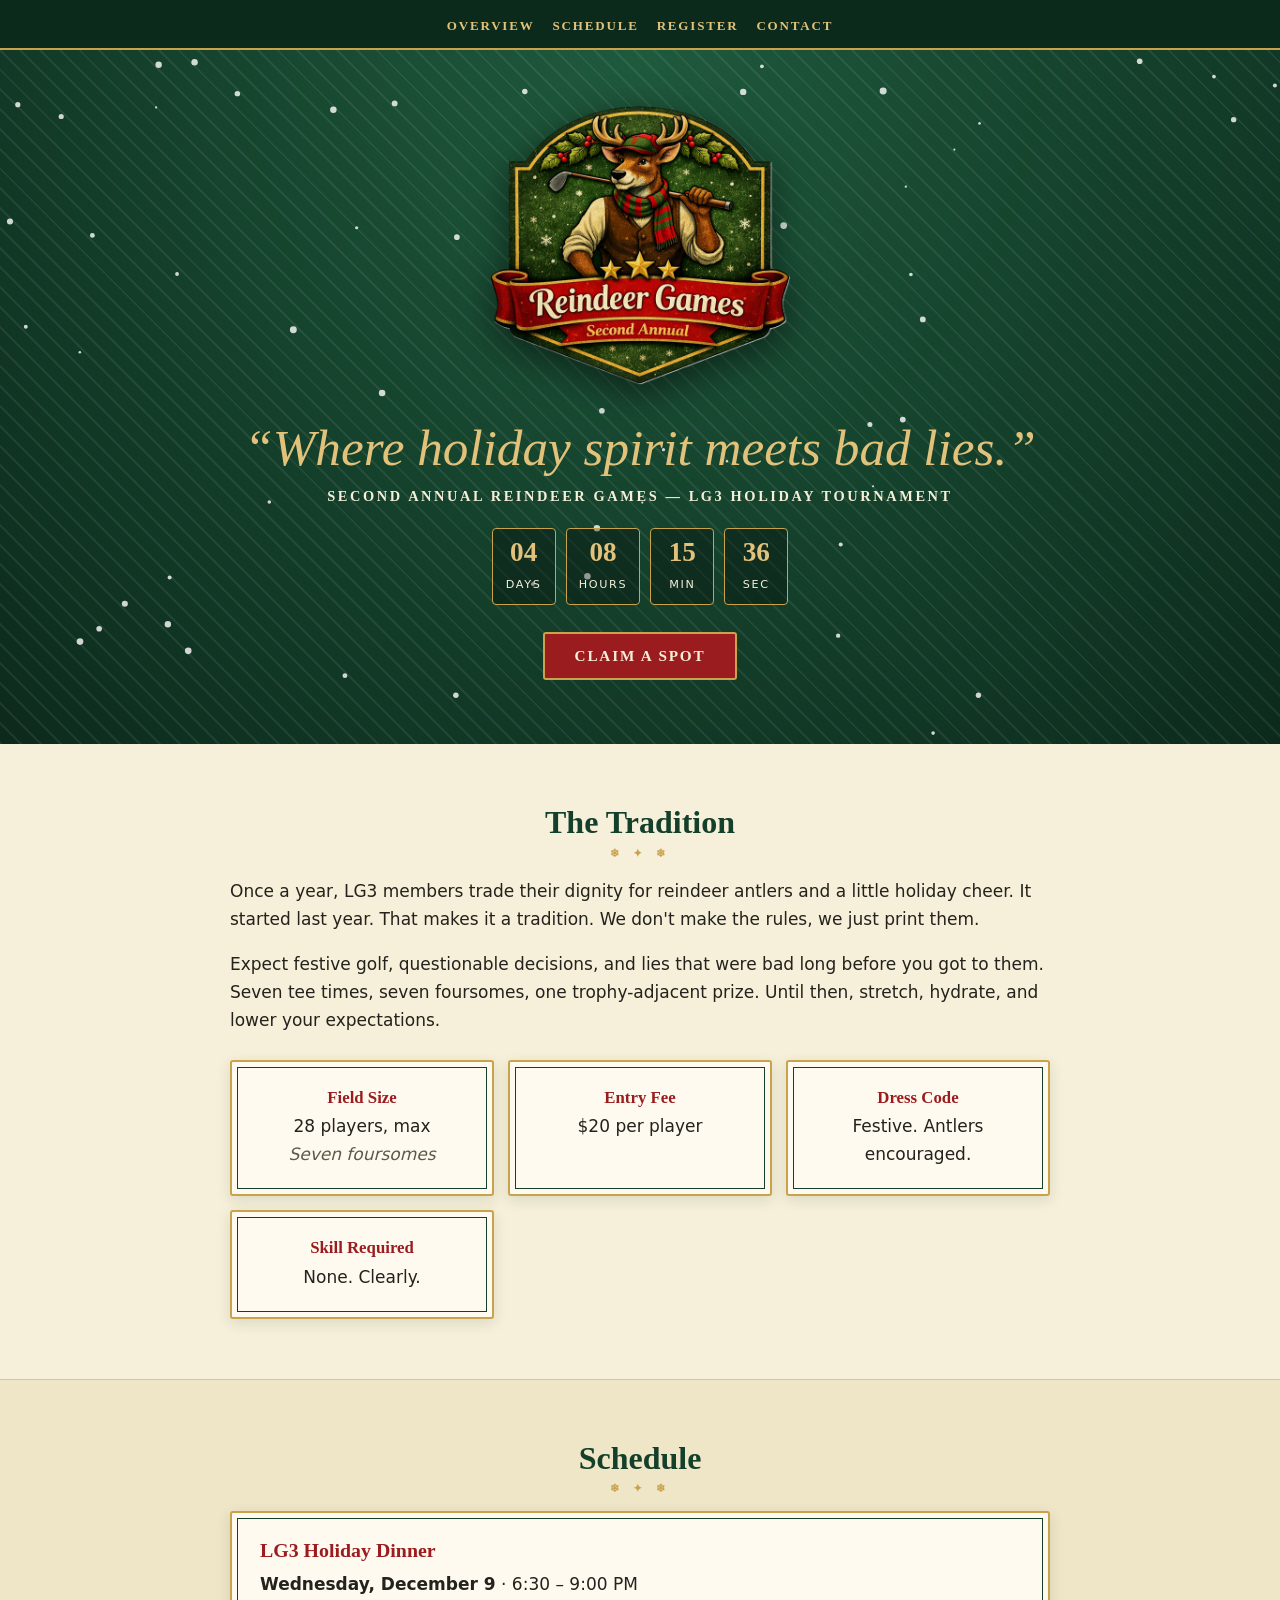
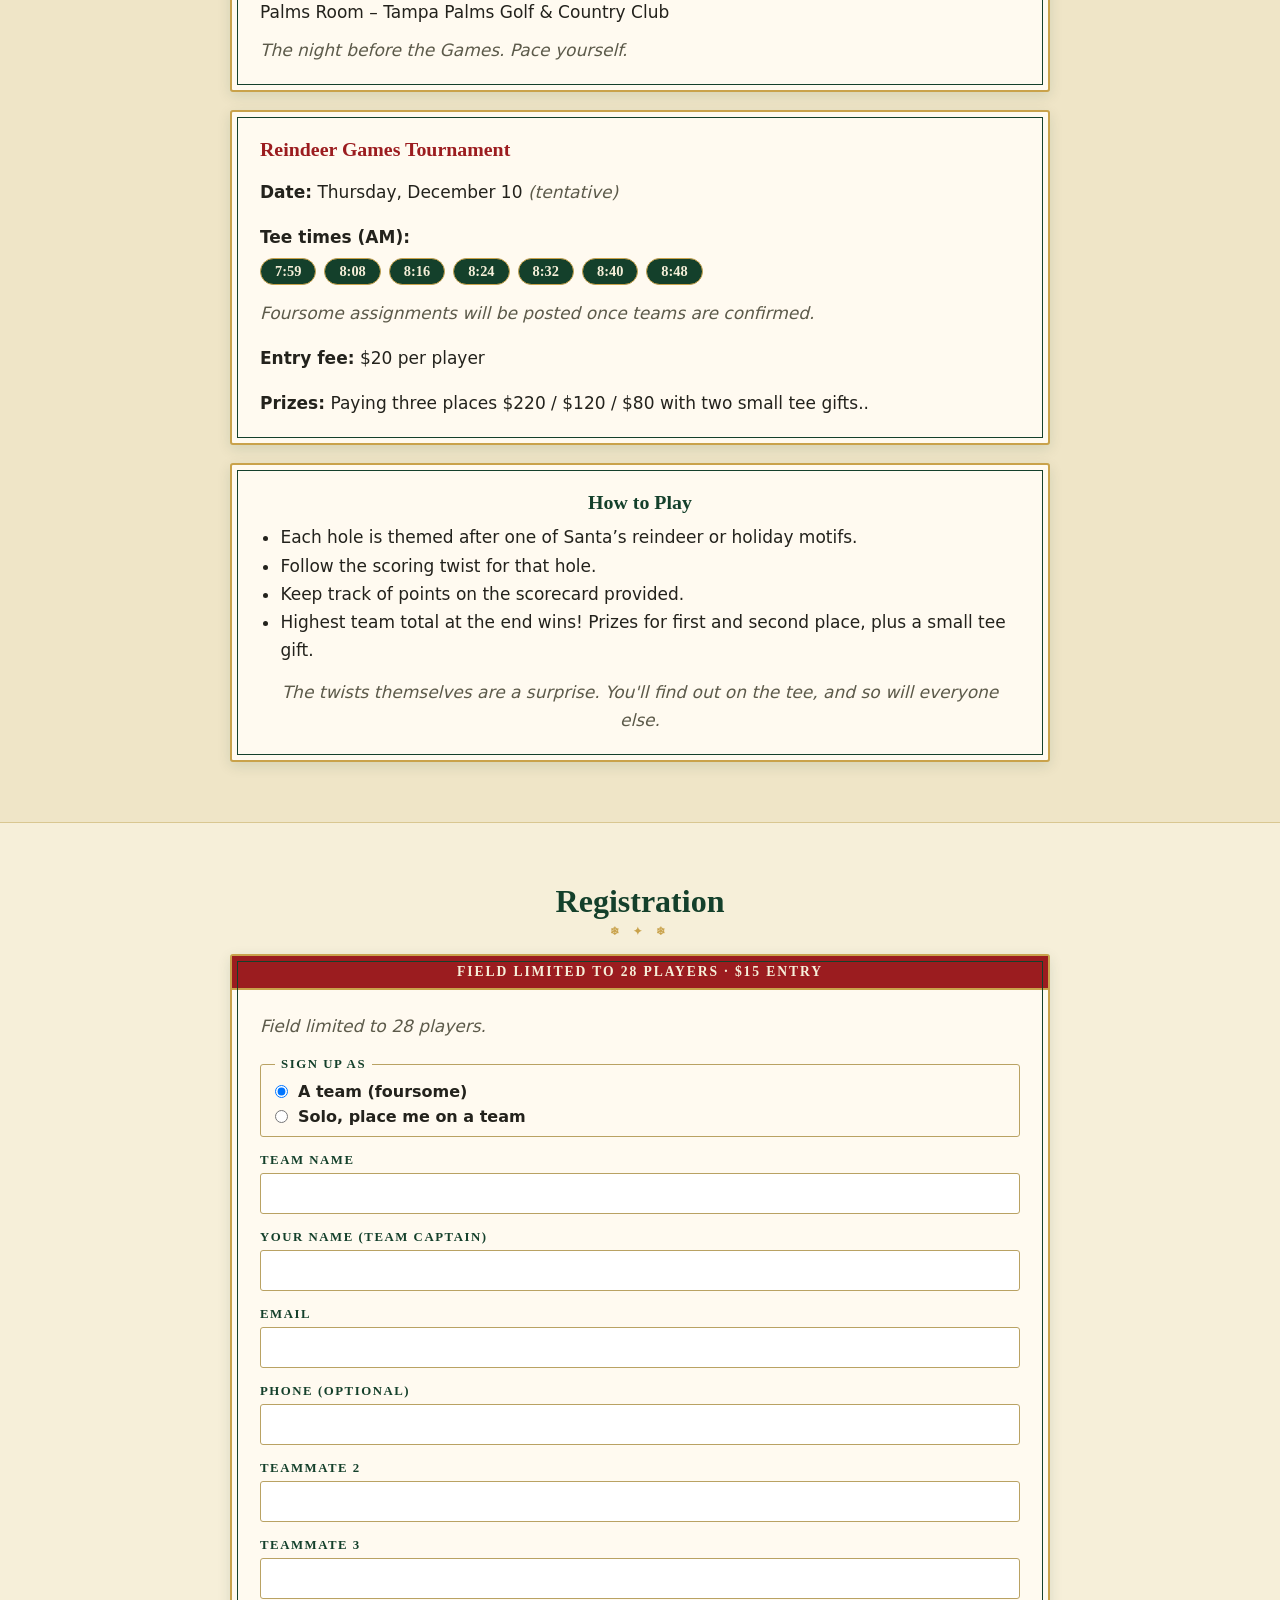
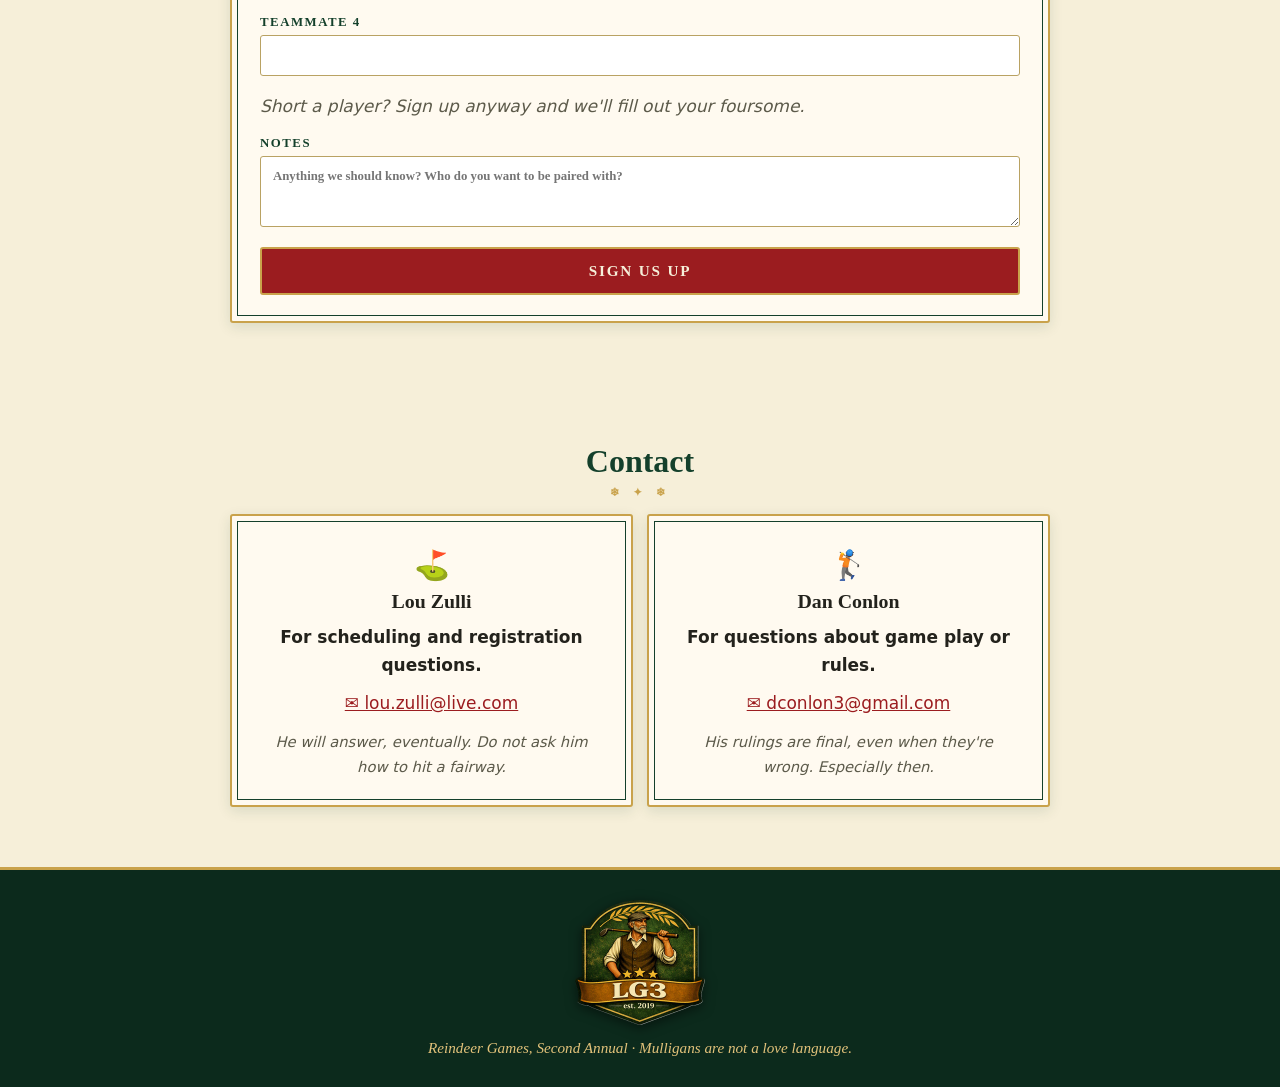
==== commit 11f0dbc0: "Update entry fee from $15 to $20" ====
--- a/index.html
+++ b/index.html
@@ -33,7 +33,7 @@
     <p>Expect festive golf, questionable decisions, and lies that were bad long before you got to them. Seven tee times, seven foursomes, one trophy-adjacent prize. Until then, stretch, hydrate, and lower your expectations.</p>
     <div class="facts">
       <div class="card"><h3>Field Size</h3>28 players, max<br><span class="note">Seven foursomes</span></div>
-      <div class="card"><h3>Entry Fee</h3>$15 per player</div>
+      <div class="card"><h3>Entry Fee</h3>$20 per player</div>
       <div class="card"><h3>Dress Code</h3>Festive. Antlers encouraged.</div>
       <div class="card"><h3>Skill Required</h3>None. Clearly.</div>
     </div>
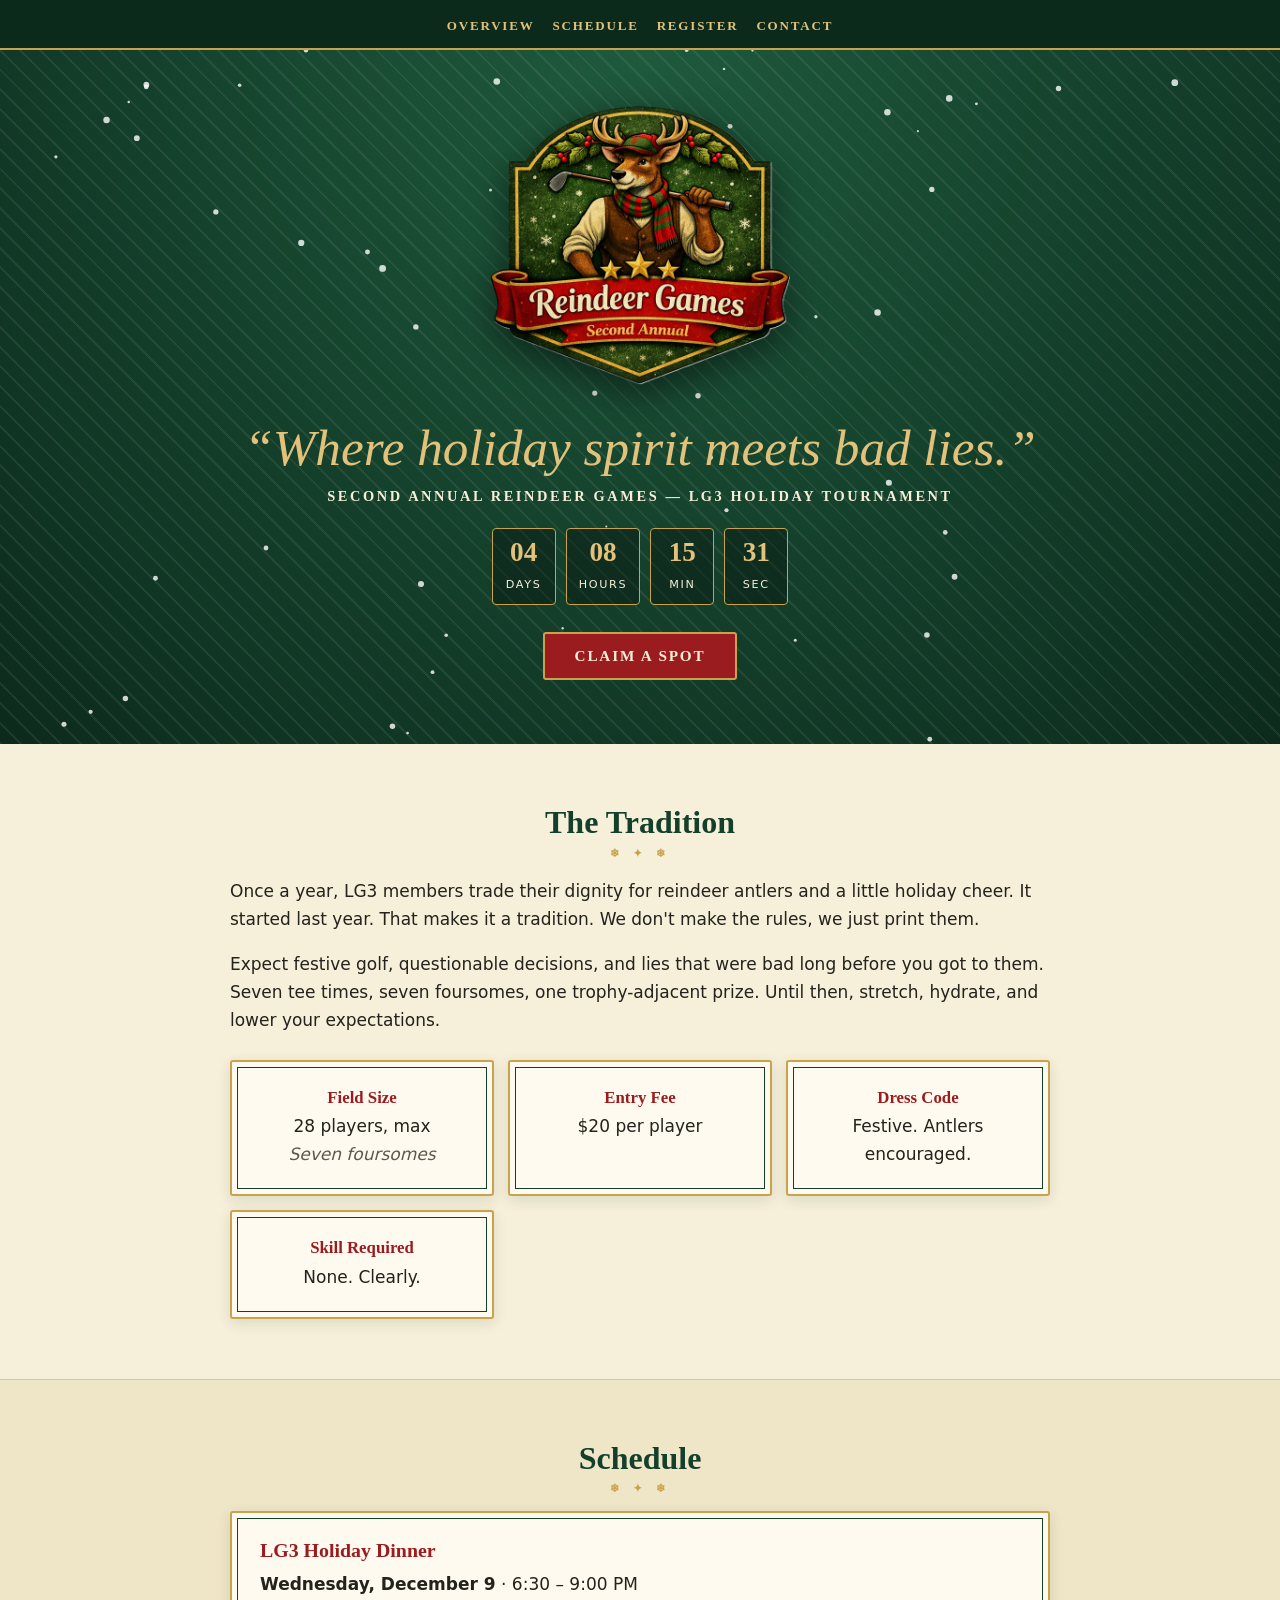
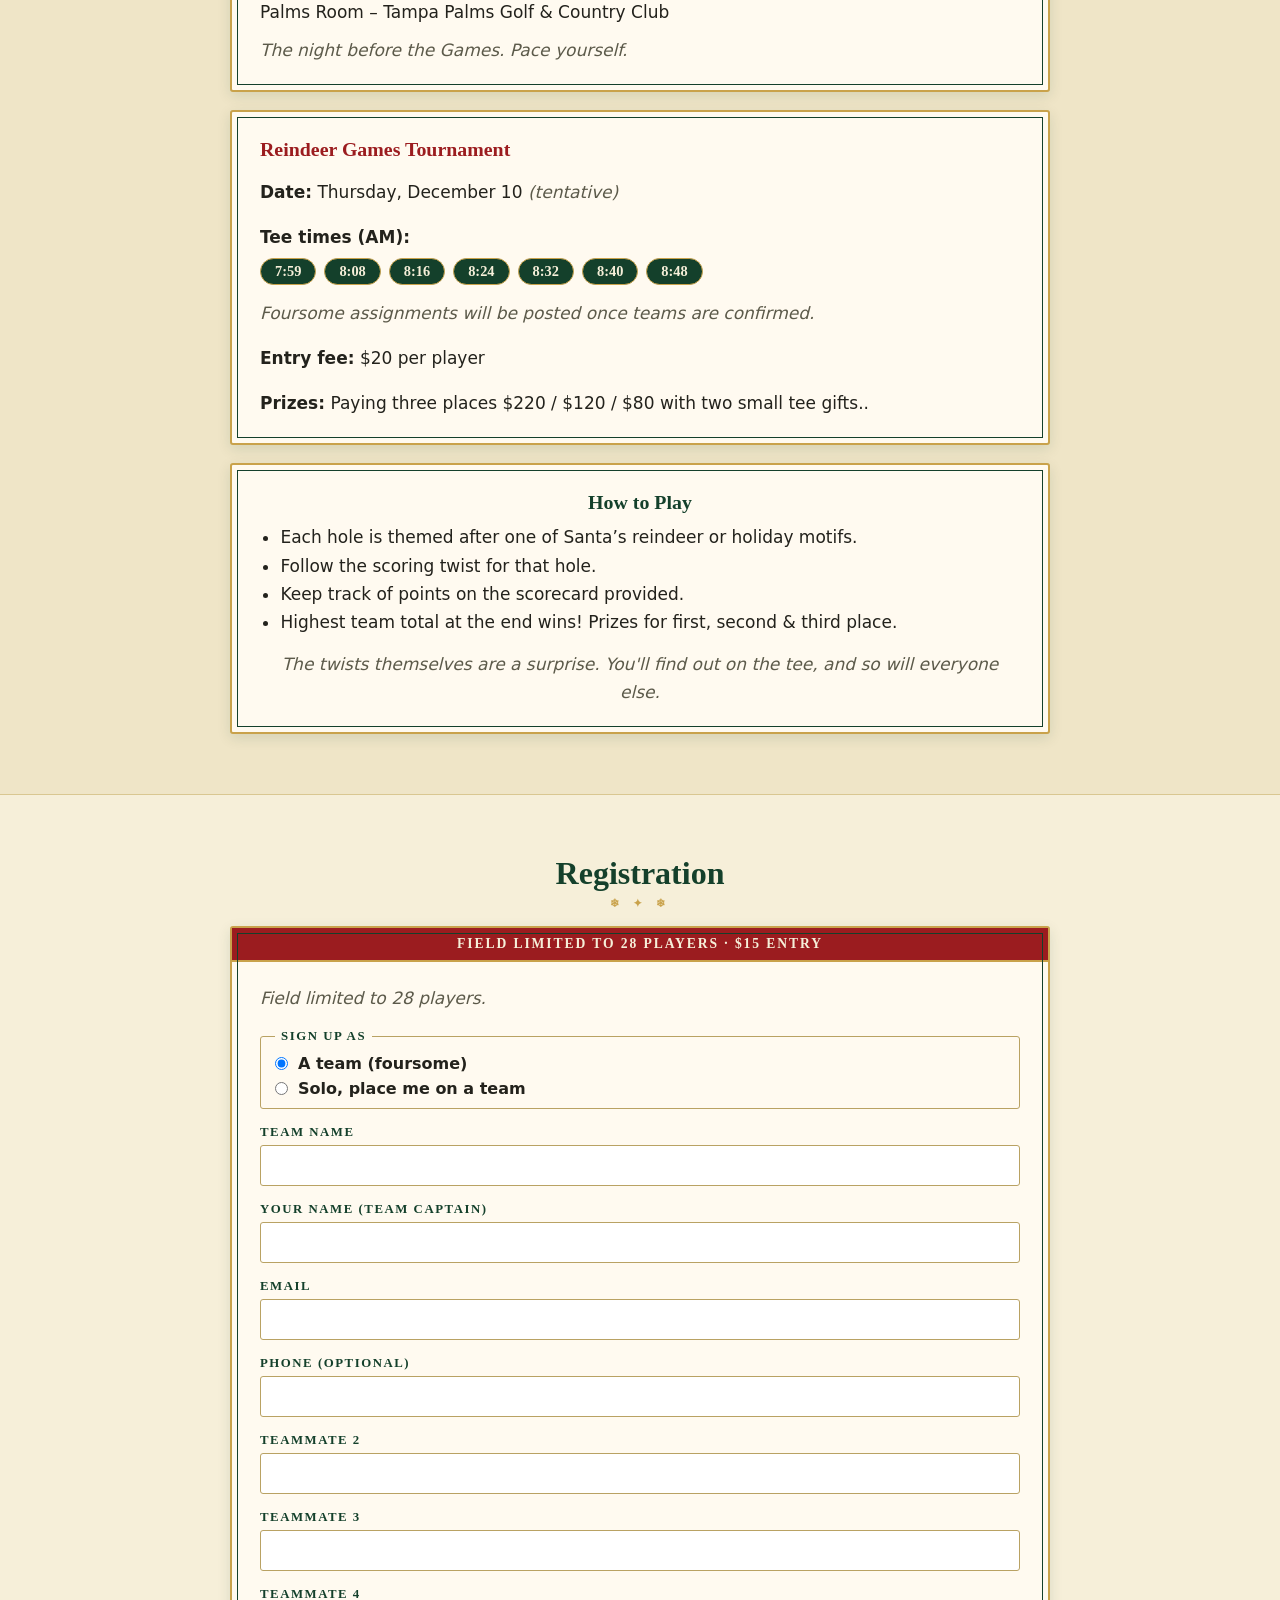
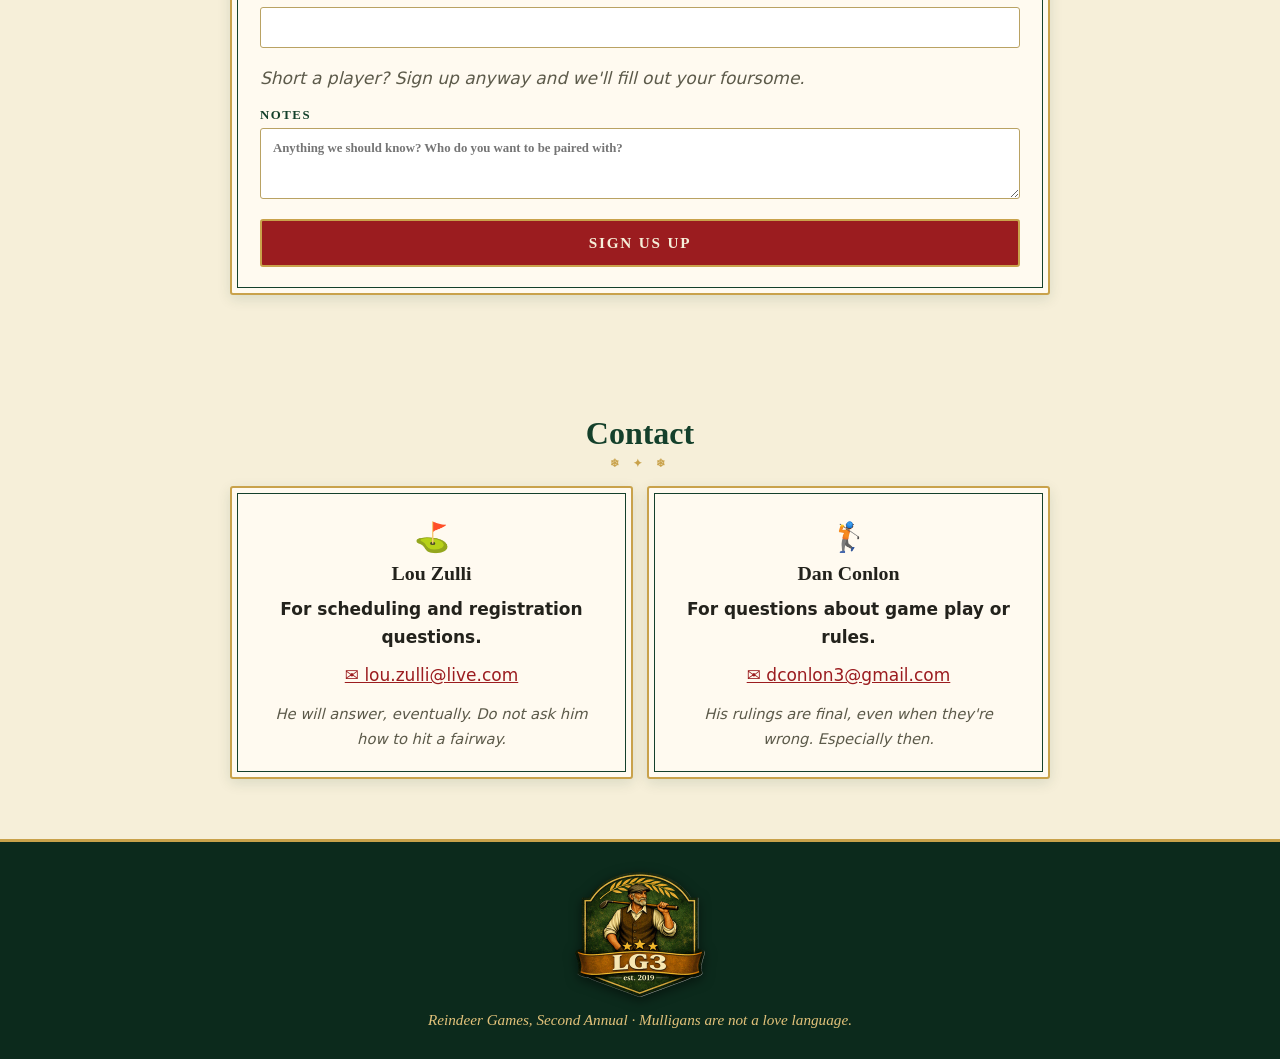
==== commit 488e9ab0: "Update prize details for team competition" ====
--- a/index.html
+++ b/index.html
@@ -64,7 +64,7 @@
         <li>Each hole is themed after one of Santa’s reindeer or holiday motifs.</li>
         <li>Follow the scoring twist for that hole.</li>
         <li>Keep track of points on the scorecard provided.</li>
-        <li>Highest team total at the end wins! Prizes for first and second place, plus a small tee gift.</li>
+        <li>Highest team total at the end wins! Prizes for first, second & third place.</li>
       </ul>
       <p class="note" style="text-align:center;margin:14px 0 0">The twists themselves are a surprise. You'll find out on the tee, and so will everyone else.</p>
     </div>
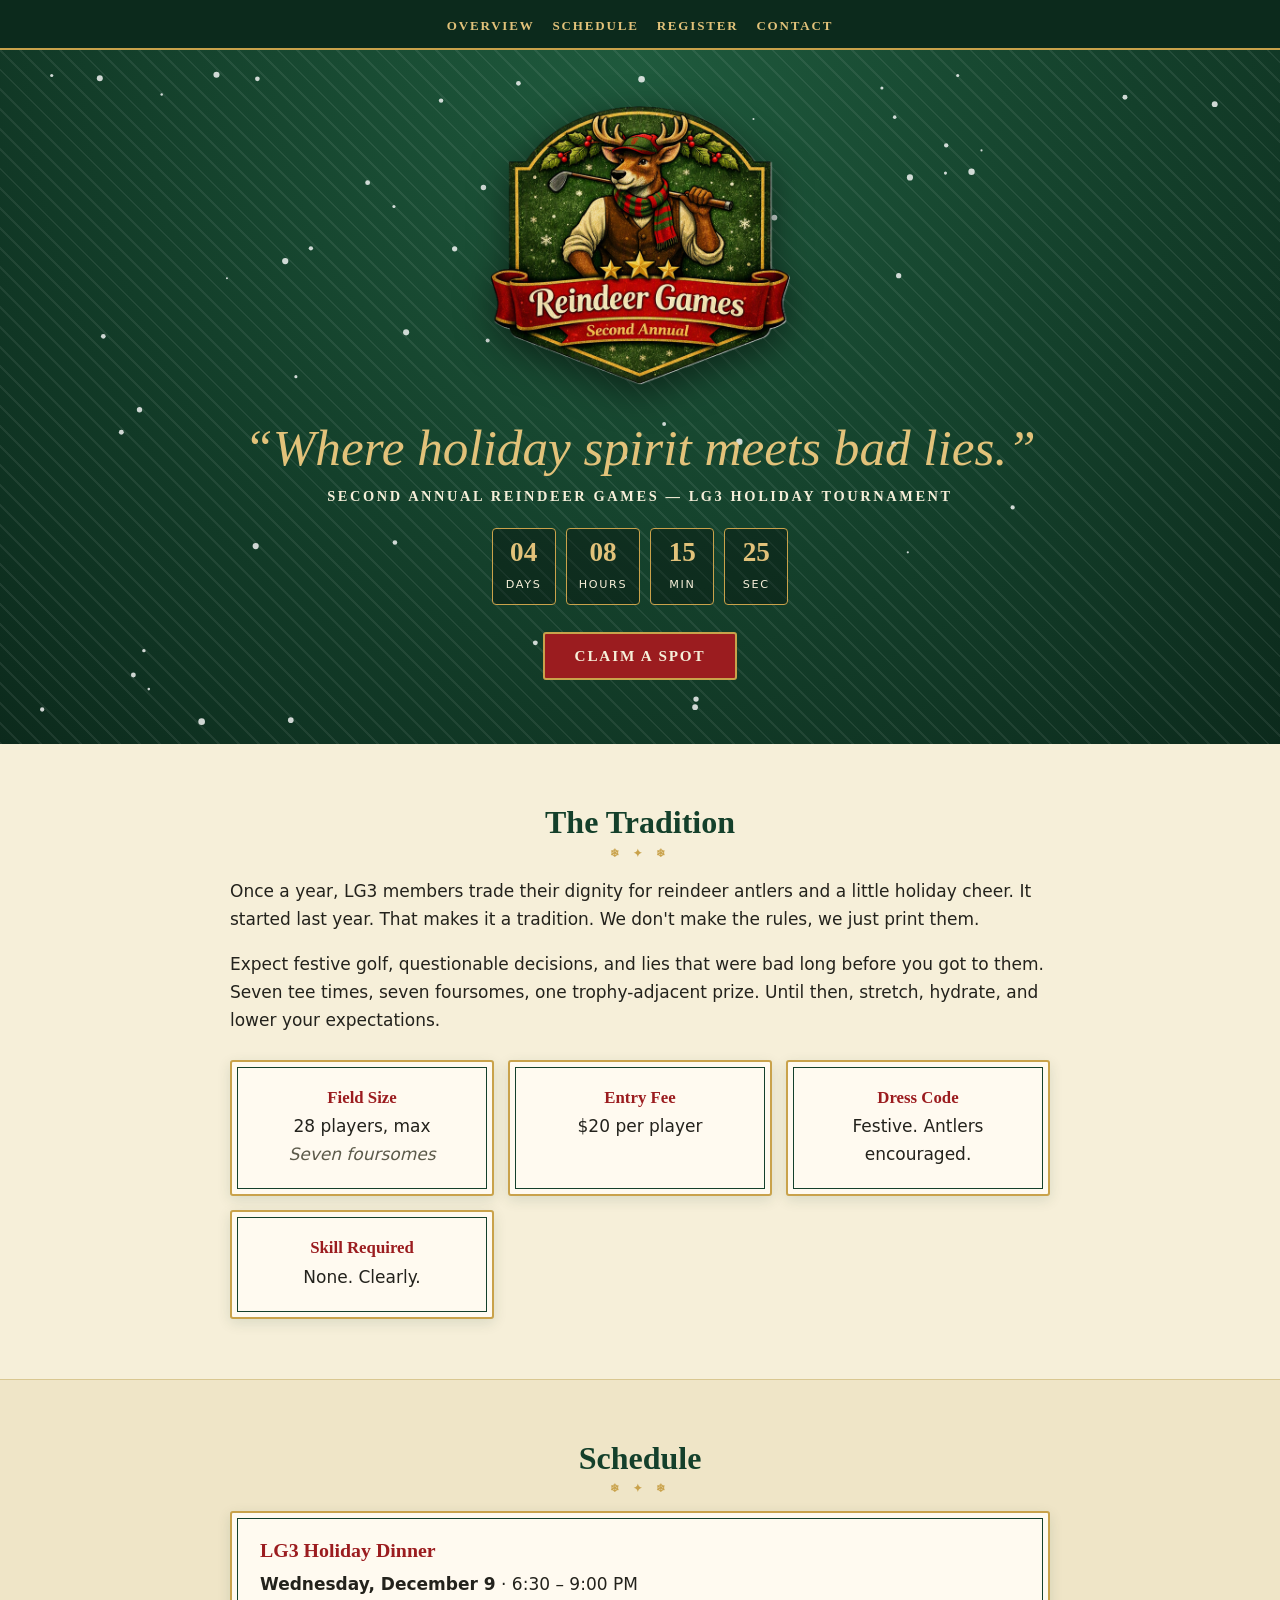
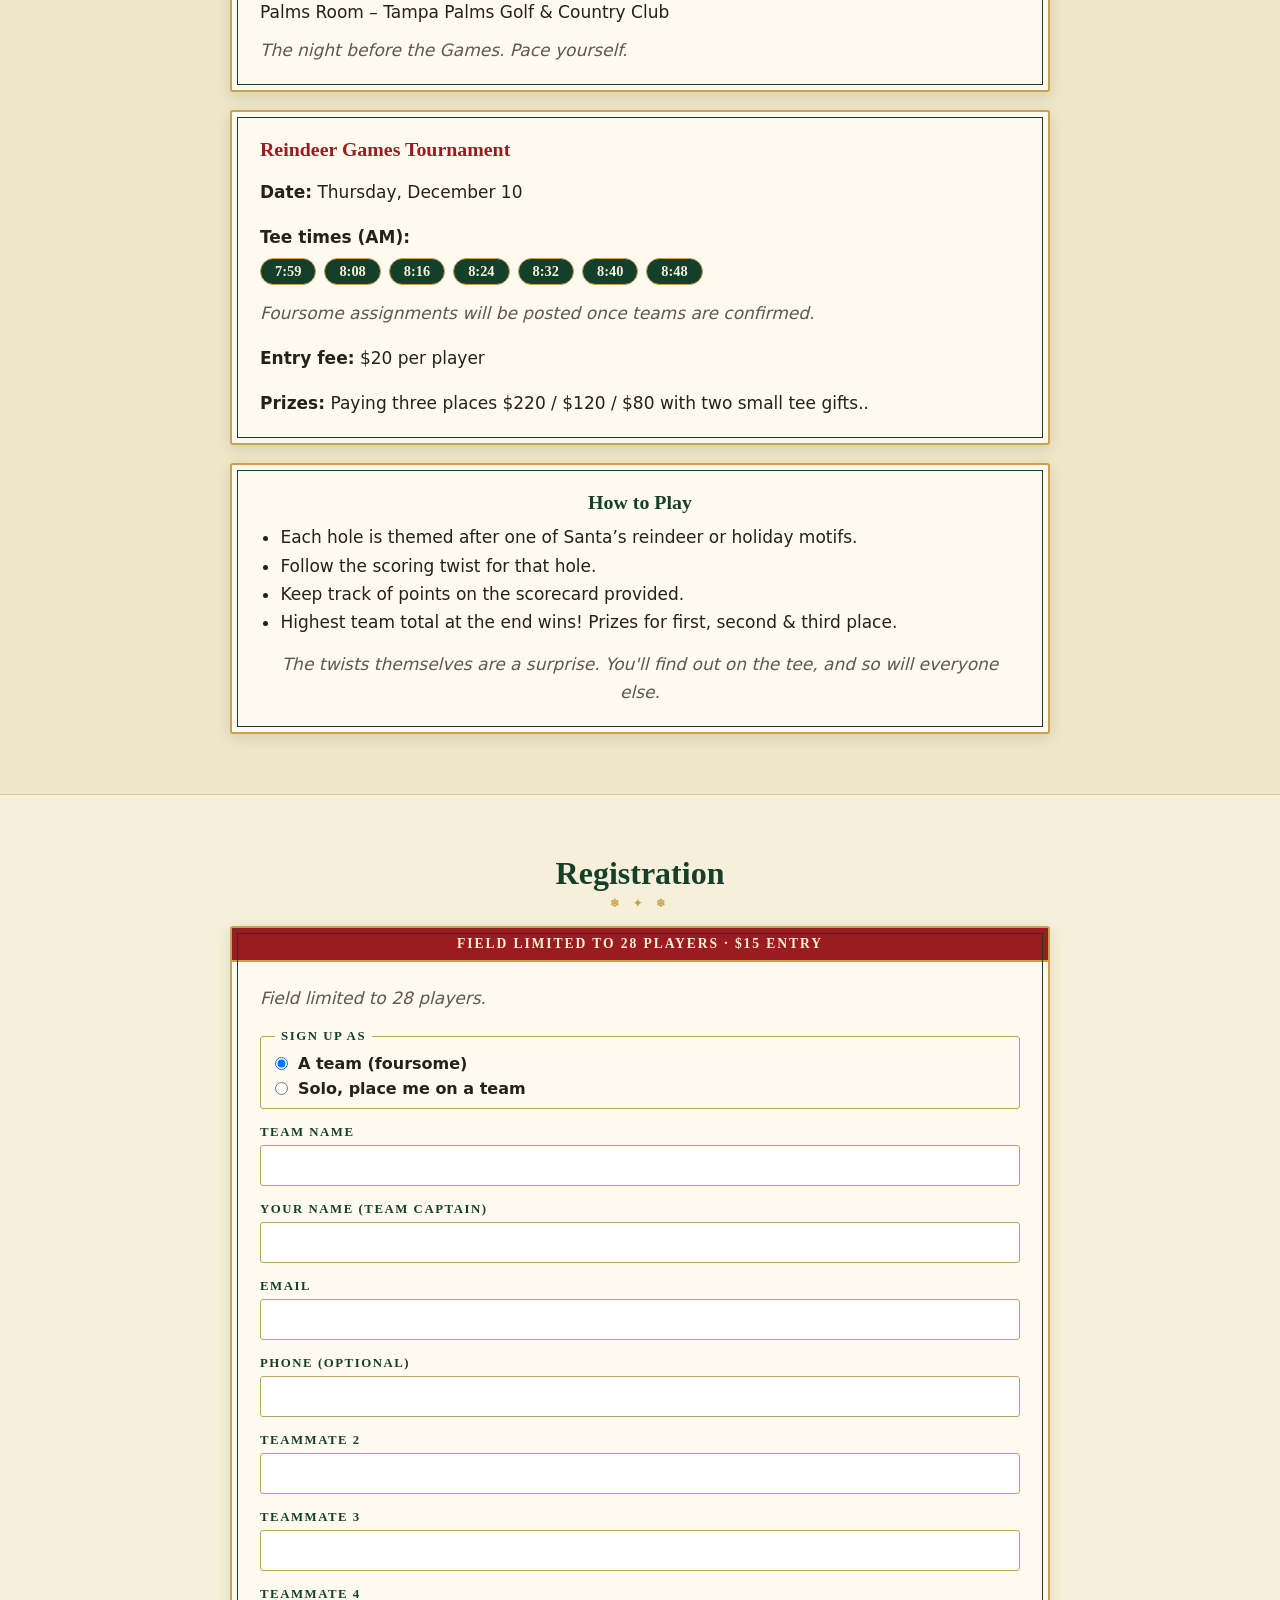
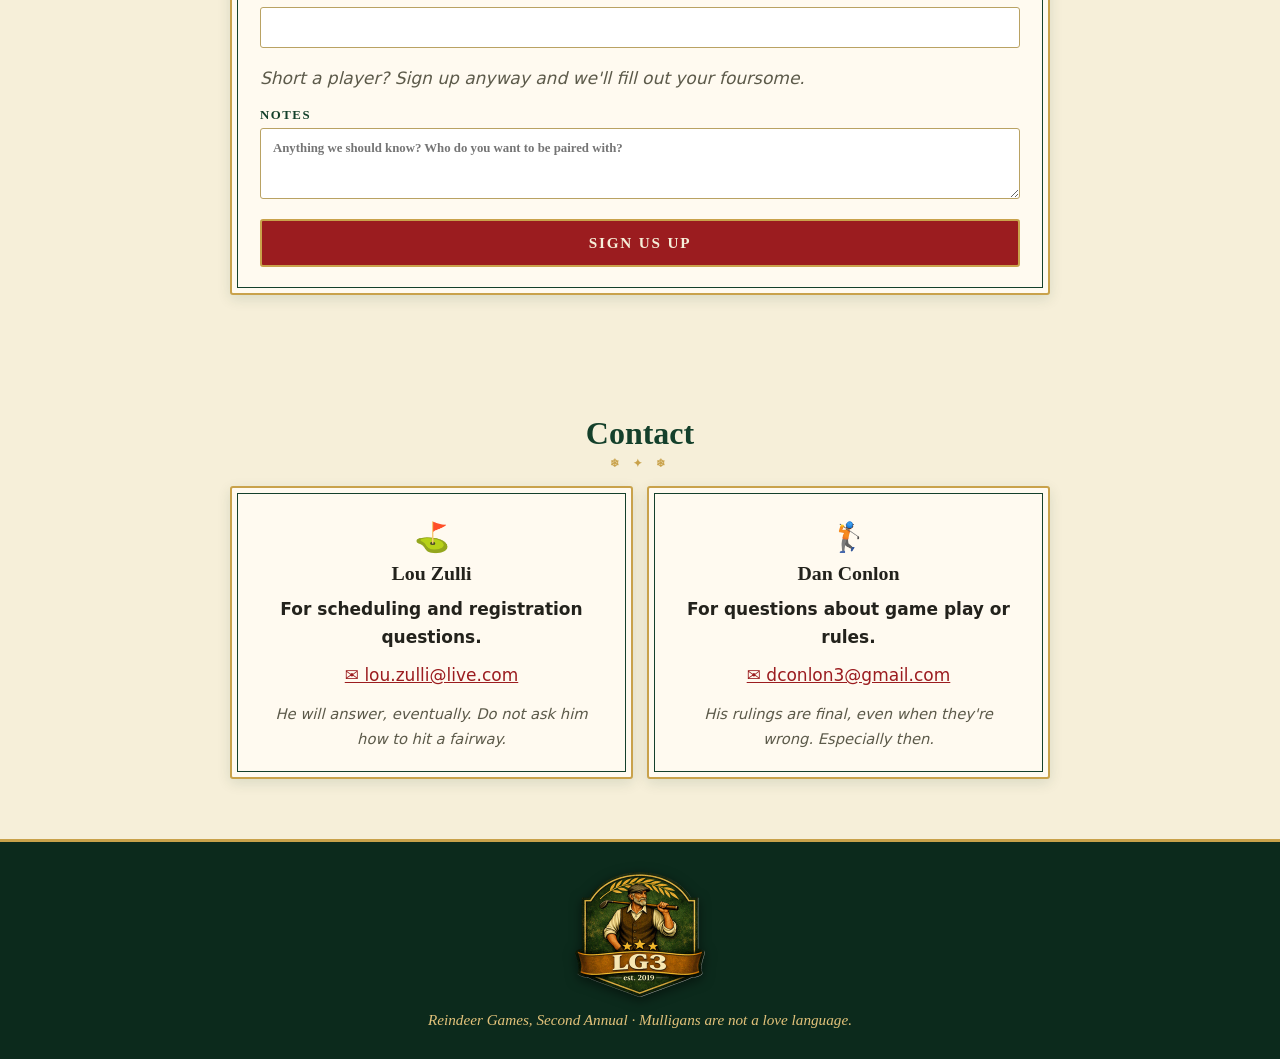
==== commit b78a7e84: "Update tournament date paragraph formatting Removed the '(tentative)' note from the date paragraph." ====
--- a/index.html
+++ b/index.html
@@ -51,7 +51,7 @@
     </div>
     <div class="card">
       <h3 style="color:var(--red);margin:0 0 .4em">Reindeer Games Tournament</h3>
-      <p><strong>Date:</strong> Thursday, December 10 <span class="note">(tentative)</span></p>
+      <p><strong>Date:</strong> Thursday, December 10</p>
       <p style="margin-bottom:.4em"><strong>Tee times (AM):</strong></p>
       <ul class="roster" style="justify-content:flex-start;margin:0 0 .8em"><li>7:59</li><li>8:08</li><li>8:16</li><li>8:24</li><li>8:32</li><li>8:40</li><li>8:48</li></ul>
       <p class="note" style="margin:0">Foursome assignments will be posted once teams are confirmed.</p>
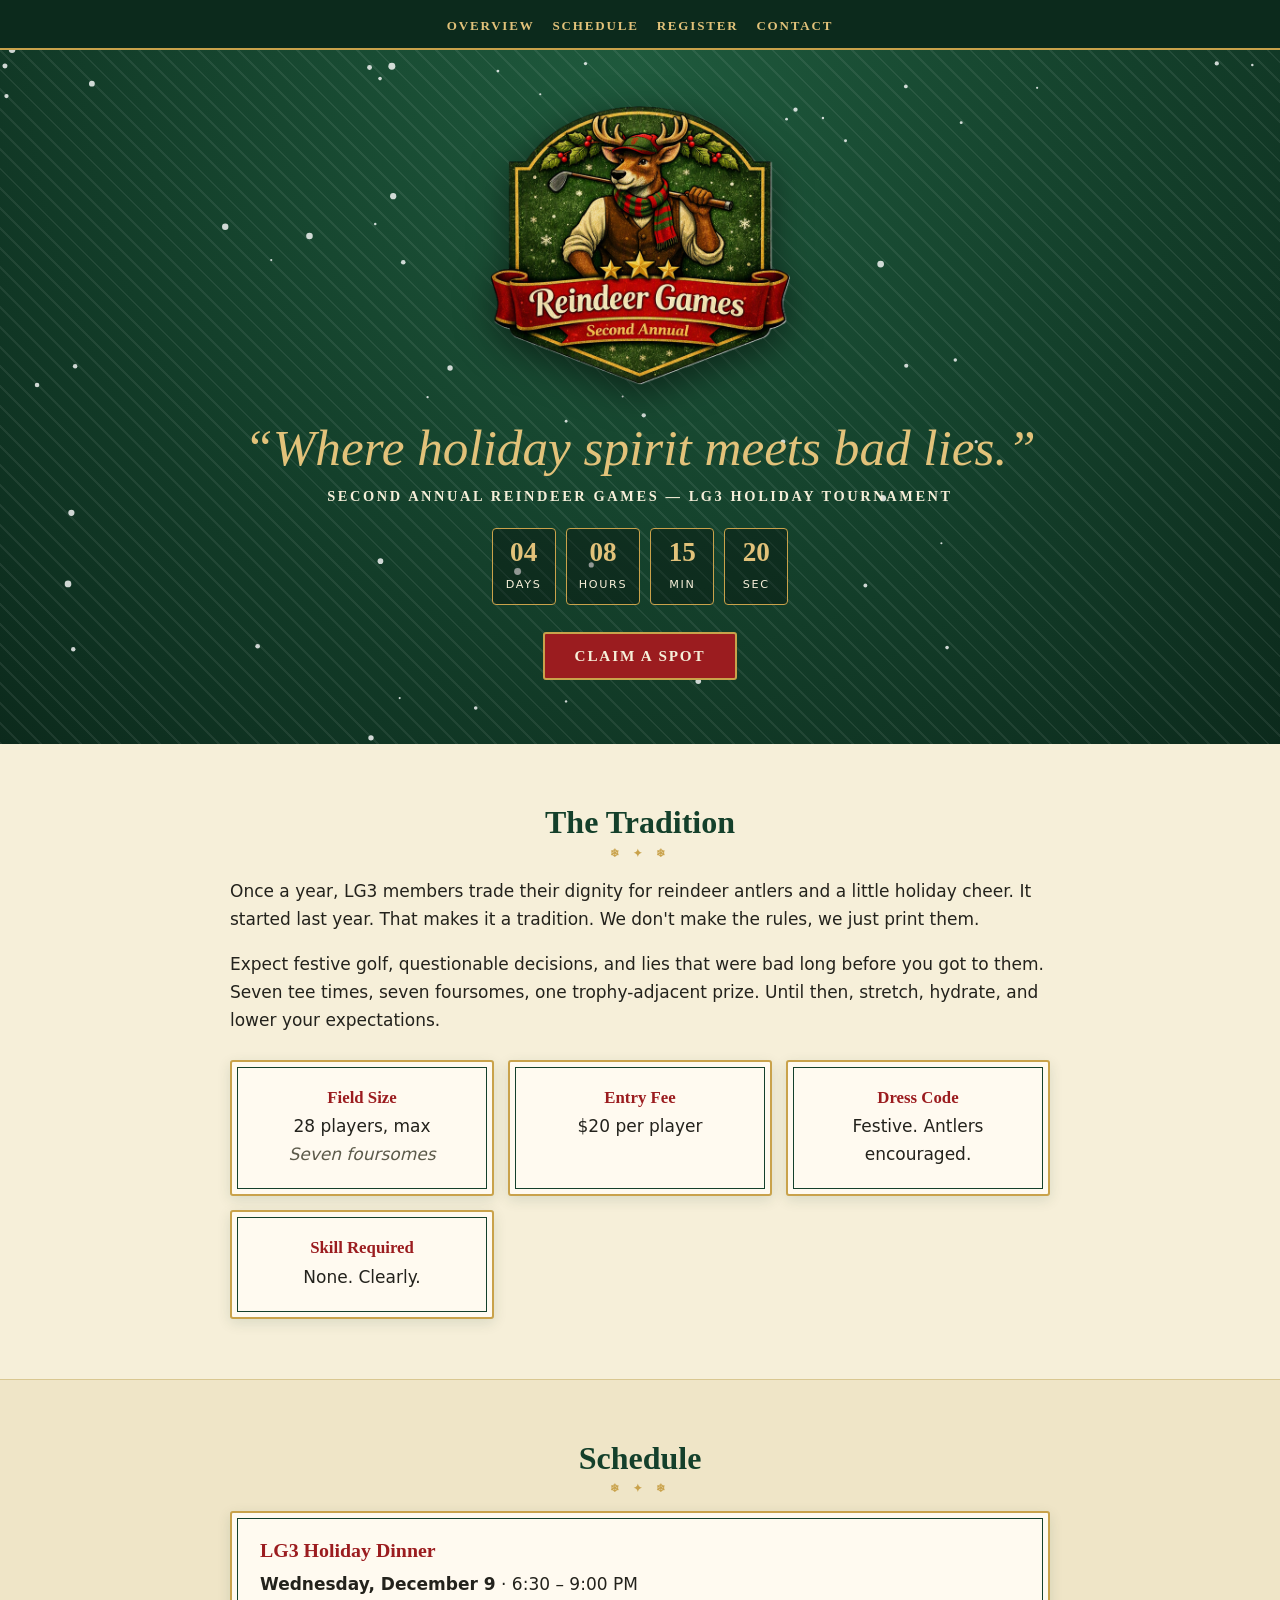
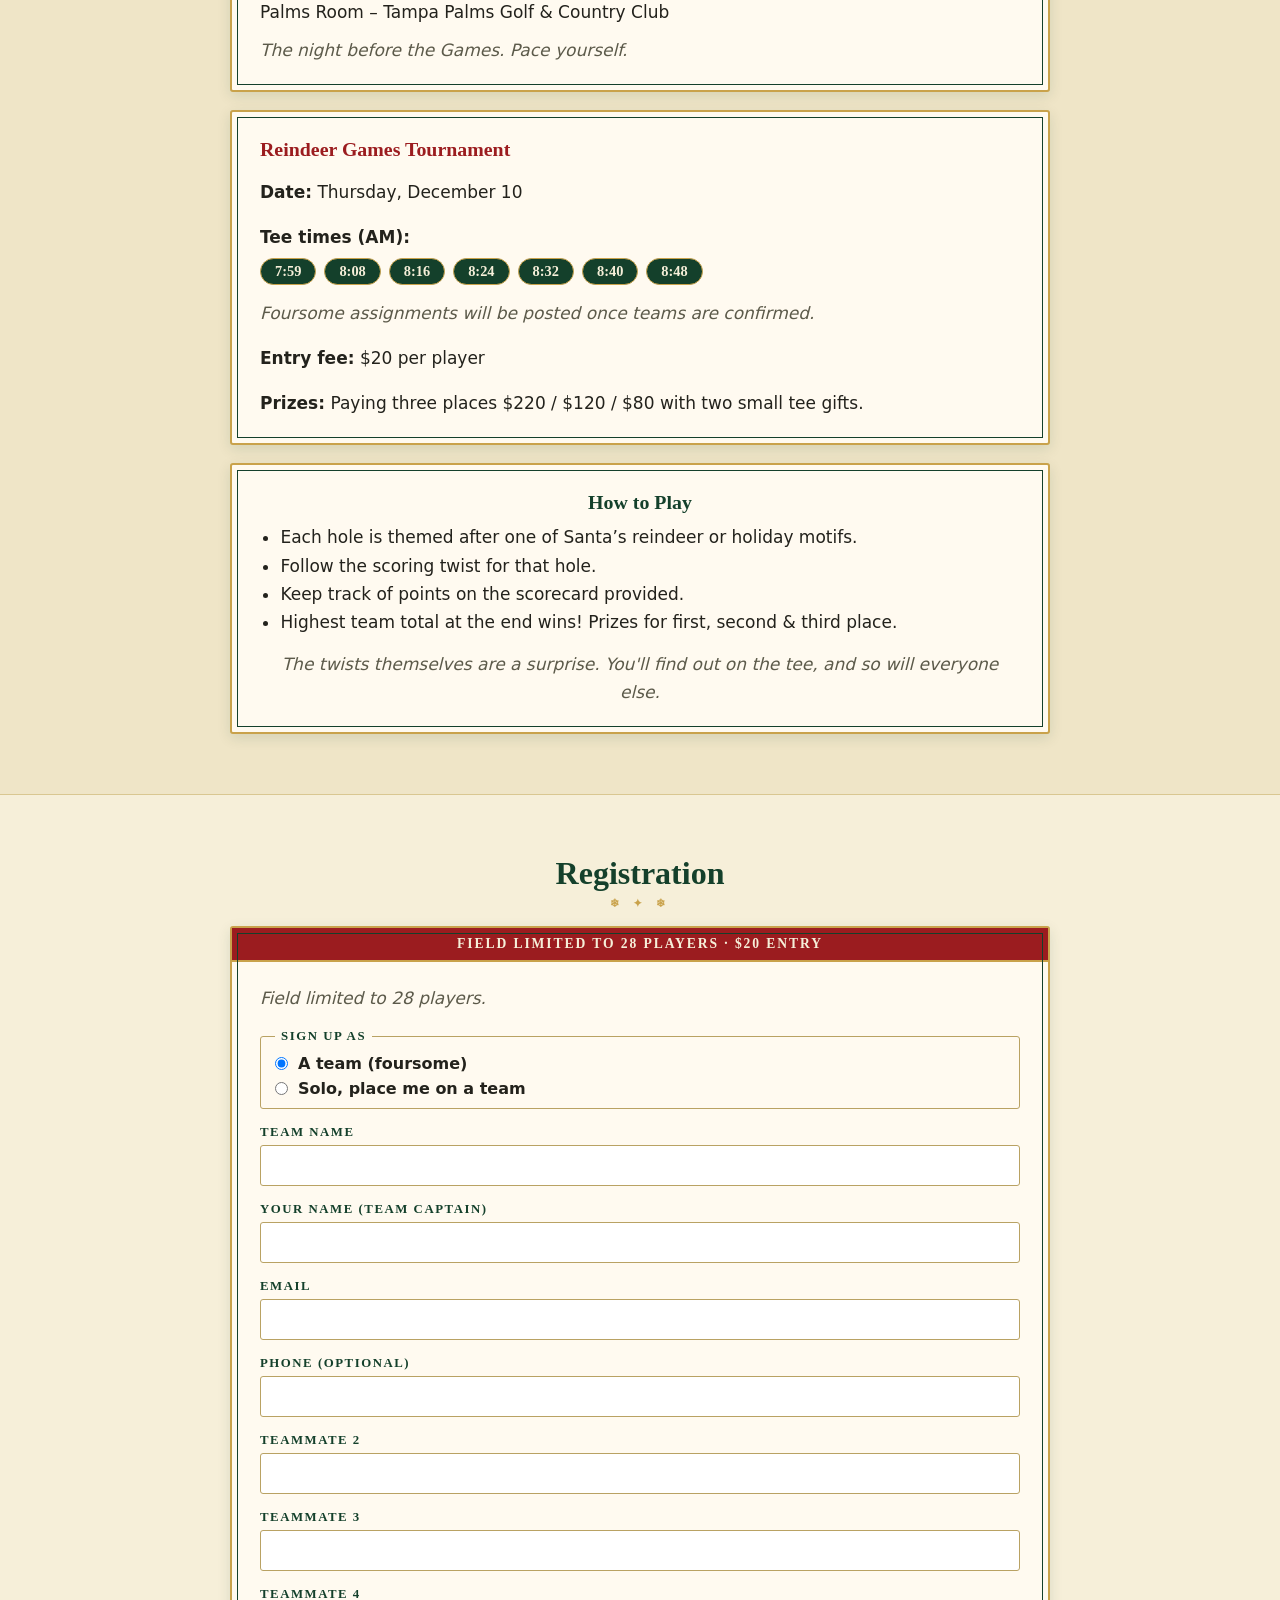
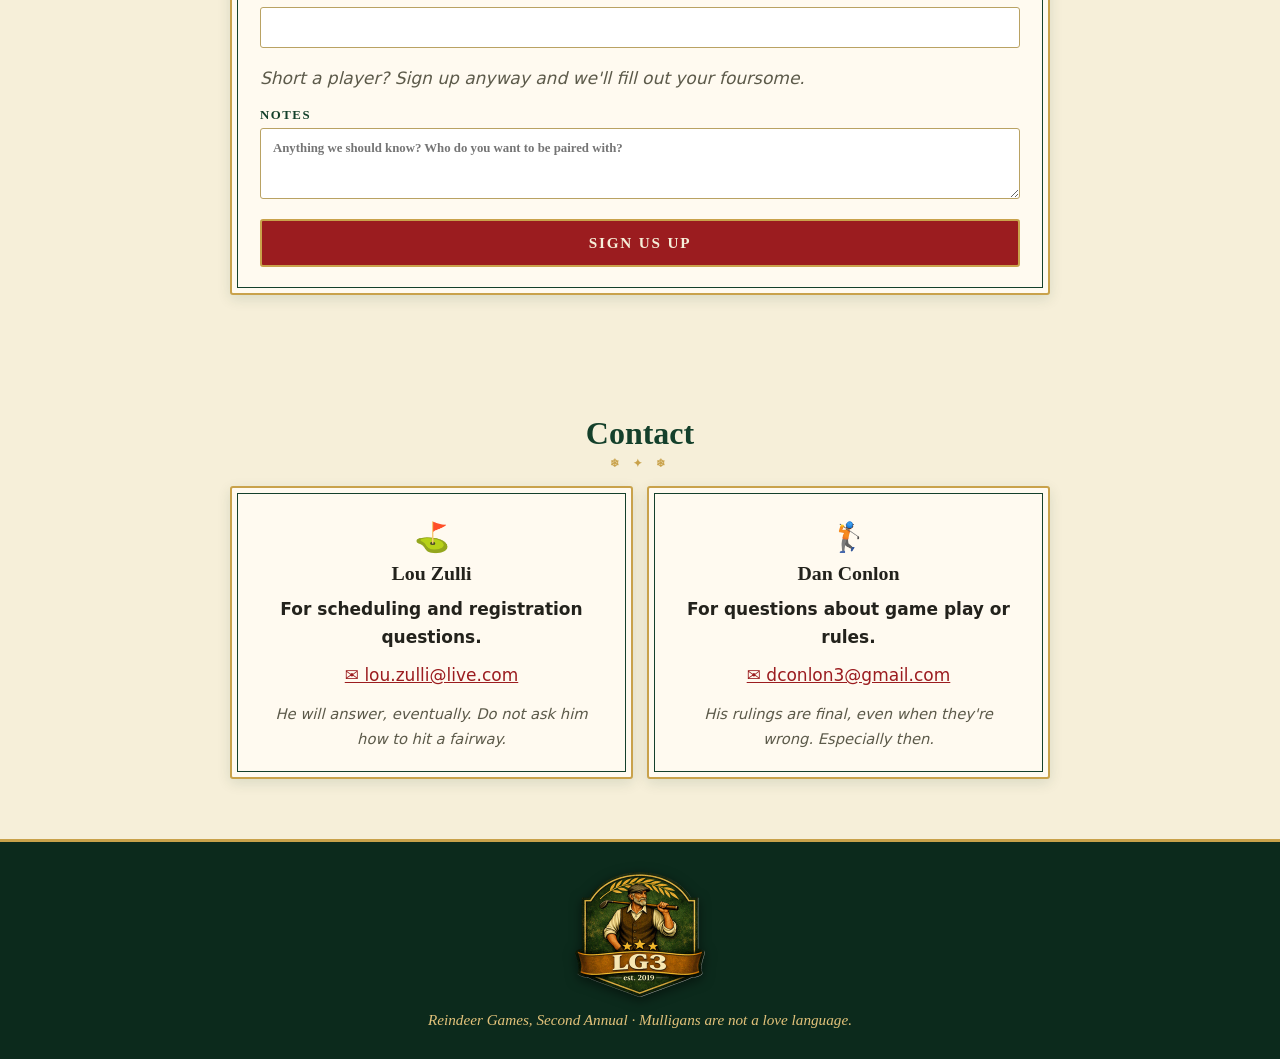
==== commit b73c3000: "Update entry fee and prize details in index.html" ====
--- a/index.html
+++ b/index.html
@@ -56,7 +56,7 @@
       <ul class="roster" style="justify-content:flex-start;margin:0 0 .8em"><li>7:59</li><li>8:08</li><li>8:16</li><li>8:24</li><li>8:32</li><li>8:40</li><li>8:48</li></ul>
       <p class="note" style="margin:0">Foursome assignments will be posted once teams are confirmed.</p>
       <p><strong>Entry fee:</strong> $20 per player</p>
-      <p style="margin:0"><strong>Prizes:</strong> Paying three places $220 / $120 / $80 with two small tee gifts..</p>
+      <p style="margin:0"><strong>Prizes:</strong> Paying three places $220 / $120 / $80 with two small tee gifts.</p>
     </div>
     <div class="card" style="margin-top:18px">
       <h3 style="color:var(--green);text-align:center">How to Play</h3>
@@ -75,7 +75,7 @@
   <div class="wrap">
     <h2>Registration</h2>
     <div class="card">
-      <div class="ribbon">Field limited to 28 players · $15 entry</div>
+      <div class="ribbon">Field limited to 28 players · $20 entry</div>
       <p id="spots" class="note" aria-live="polite">Field limited to 28 players.</p>
       <form id="reg" novalidate>
         <fieldset class="mode">
